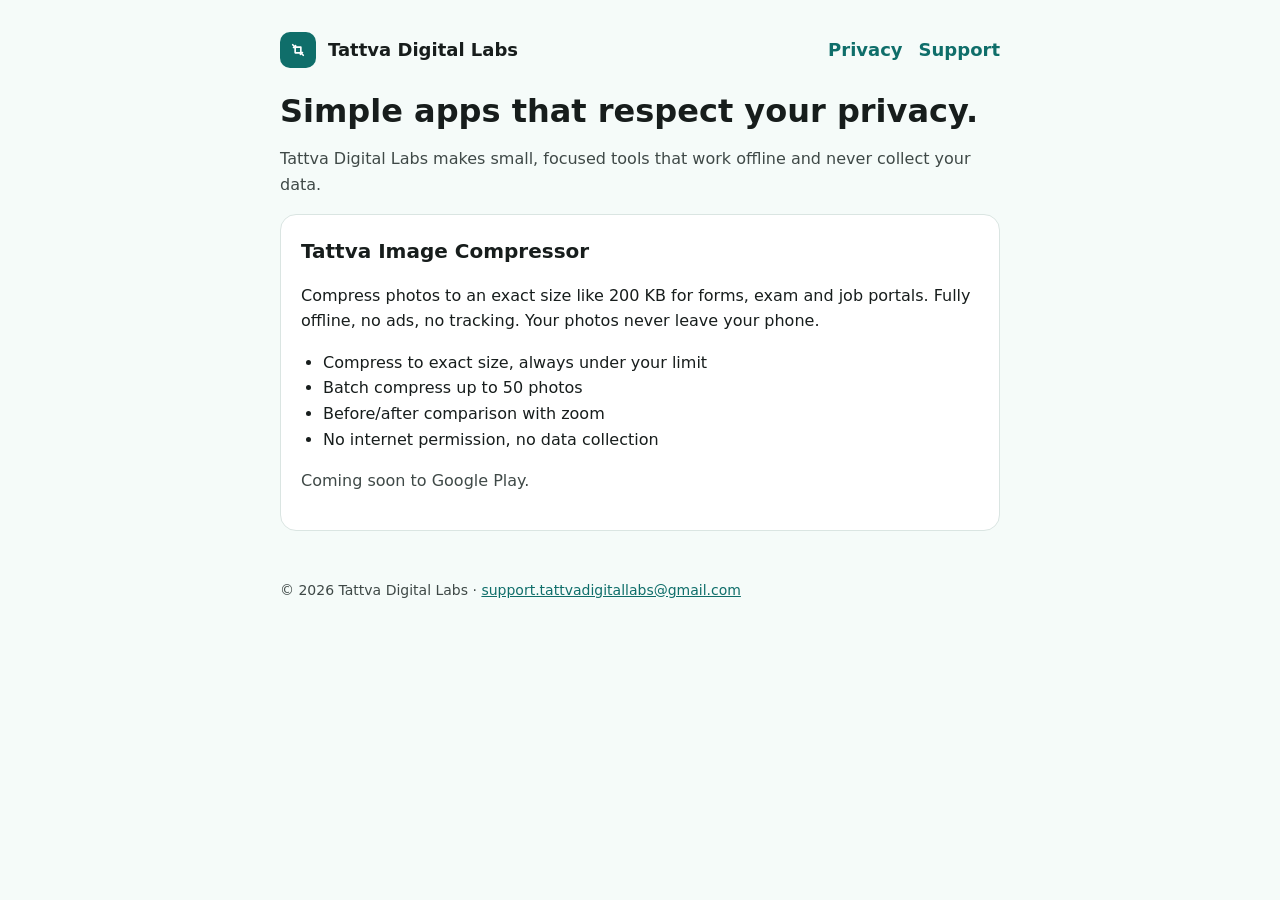
==== index.html @ 41f0cebf "Website: home, privacy policy and support pages Co-Authored-By: Claude Opus 5.5 <noreply@anthropic.c" ====
<!doctype html>
<html lang="en"><head><meta charset="utf-8"><meta name="viewport" content="width=device-width,initial-scale=1">
<title>Tattva Digital Labs</title><meta name="description" content="Simple, private apps that respect your data."><link rel="stylesheet" href="/assets/style.css"></head>
<body><main>
<header><span class="logo"><svg width="22" height="22" viewBox="0 0 108 108" fill="none" stroke="#fff" stroke-width="8" stroke-linecap="round" stroke-linejoin="round"><path d="M40 40H68V68H40Z"/><path d="M28 28L42 42M42 32V42H32M80 80L66 66M66 76V66H76"/></svg></span><a href="/">Tattva Digital Labs</a><nav><a href="/privacy/">Privacy</a><a href="/support/">Support</a></nav></header>
<h1>Simple apps that respect your privacy.</h1>
<p class="muted">Tattva Digital Labs makes small, focused tools that work offline and never collect your data.</p>
<div class="card">
<h2 style="margin-top:0">Tattva Image Compressor</h2>
<p>Compress photos to an exact size like 200&nbsp;KB for forms, exam and job portals. Fully offline, no ads, no tracking. Your photos never leave your phone.</p>
<ul>
<li>Compress to exact size, always under your limit</li>
<li>Batch compress up to 50 photos</li>
<li>Before/after comparison with zoom</li>
<li>No internet permission, no data collection</li>
</ul>
<p class="muted">Coming soon to Google Play.</p>
</div>
<footer>© 2026 Tattva Digital Labs · <a href="mailto:support.tattvadigitallabs@gmail.com">support.tattvadigitallabs@gmail.com</a></footer></main></body></html>
---- assets/style.css ----
:root{--bg:#f5fbf9;--fg:#171d1c;--muted:#3f4947;--brand:#0f6e6a;--card:#ffffff;--line:#dae5e2}
@media (prefers-color-scheme:dark){:root{--bg:#0e1514;--fg:#dee4e2;--muted:#bec9c6;--brand:#8ad5ce;--card:#171d1c;--line:#3f4947}}
*{box-sizing:border-box}
body{margin:0;background:var(--bg);color:var(--fg);font:16px/1.6 system-ui,-apple-system,"Segoe UI",Roboto,sans-serif}
main{max-width:760px;margin:0 auto;padding:32px 20px 64px}
header{display:flex;align-items:center;gap:12px;margin-bottom:24px}
header a{color:inherit;text-decoration:none;font-weight:700;font-size:18px}
.logo{width:36px;height:36px;border-radius:10px;background:var(--brand);display:grid;place-items:center}
nav{margin-left:auto;display:flex;gap:16px}
nav a{color:var(--brand);text-decoration:none;font-weight:600}
h1{font-size:32px;line-height:1.2;margin:8px 0 12px}
h2{font-size:20px;margin:32px 0 8px}
a{color:var(--brand)}
.muted{color:var(--muted)}
.card{background:var(--card);border:1px solid var(--line);border-radius:16px;padding:20px;margin:16px 0}
ul{padding-left:22px}
footer{margin-top:48px;color:var(--muted);font-size:14px}
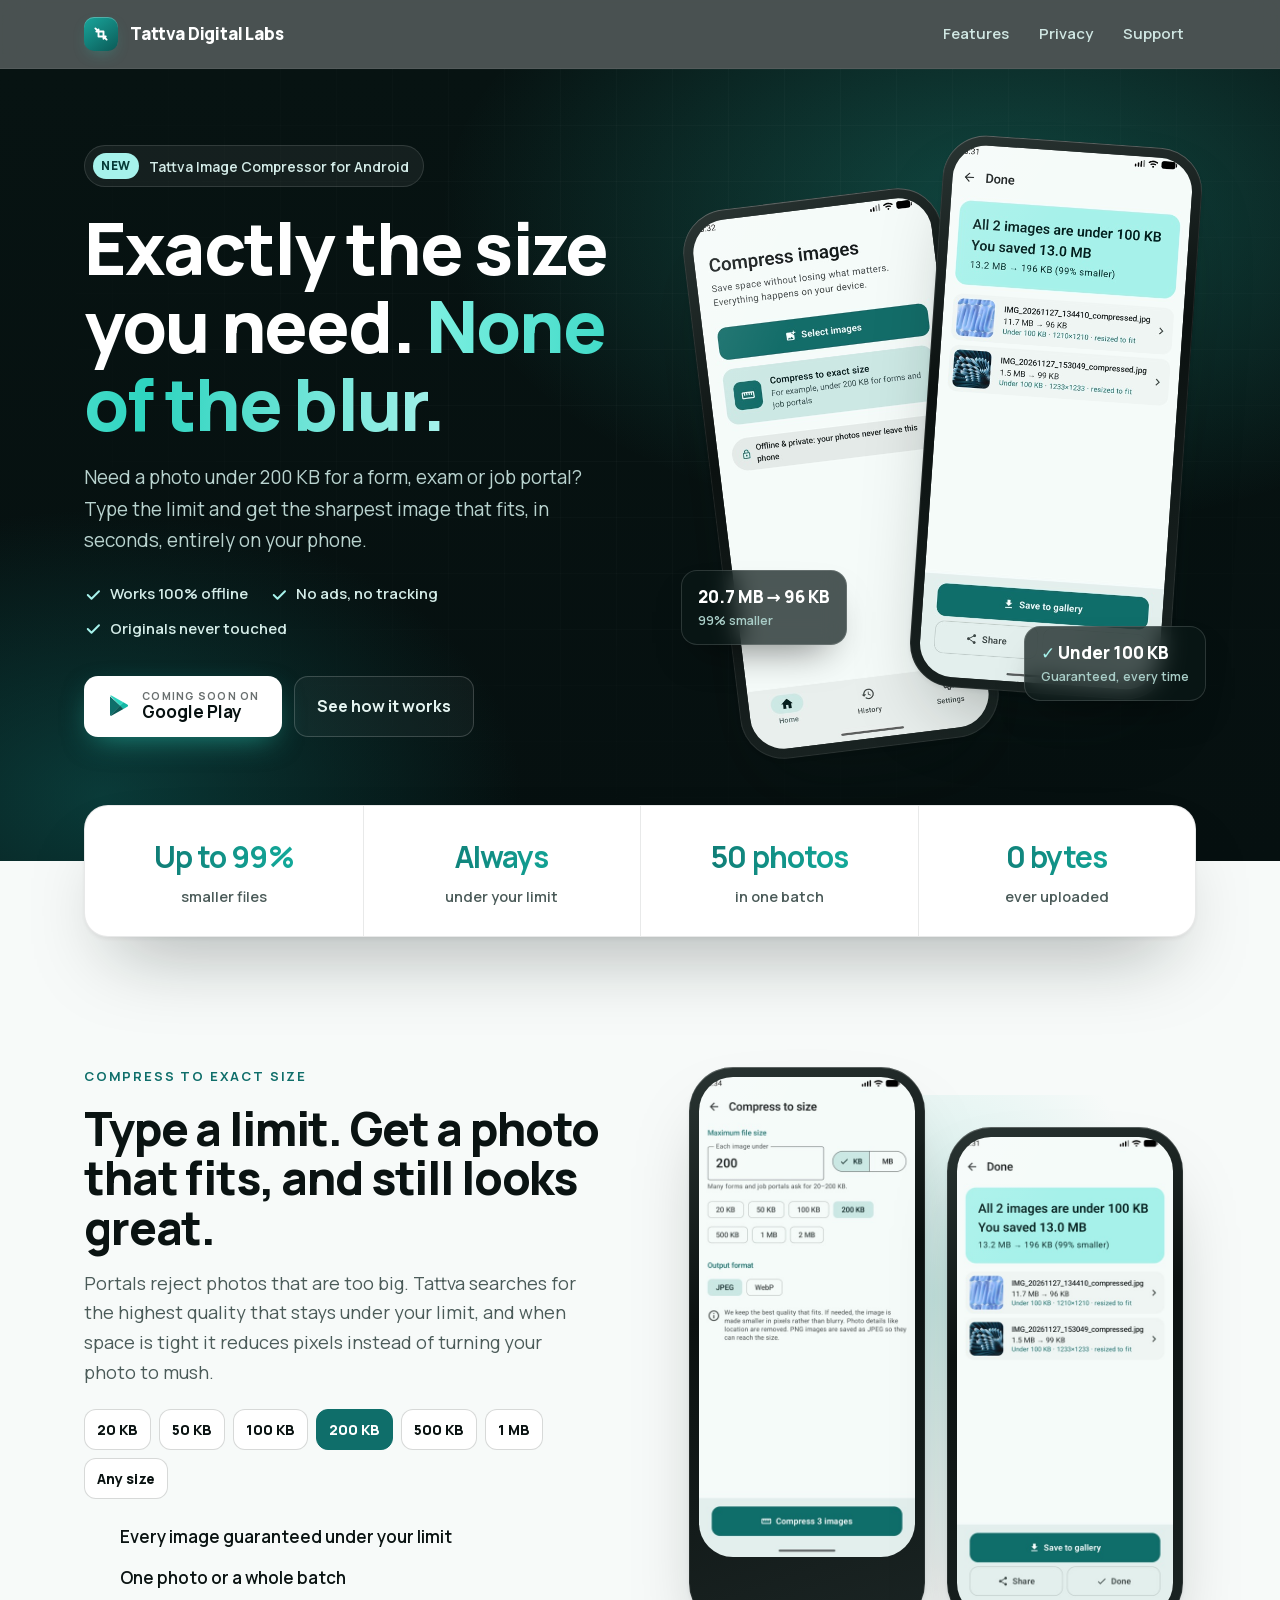
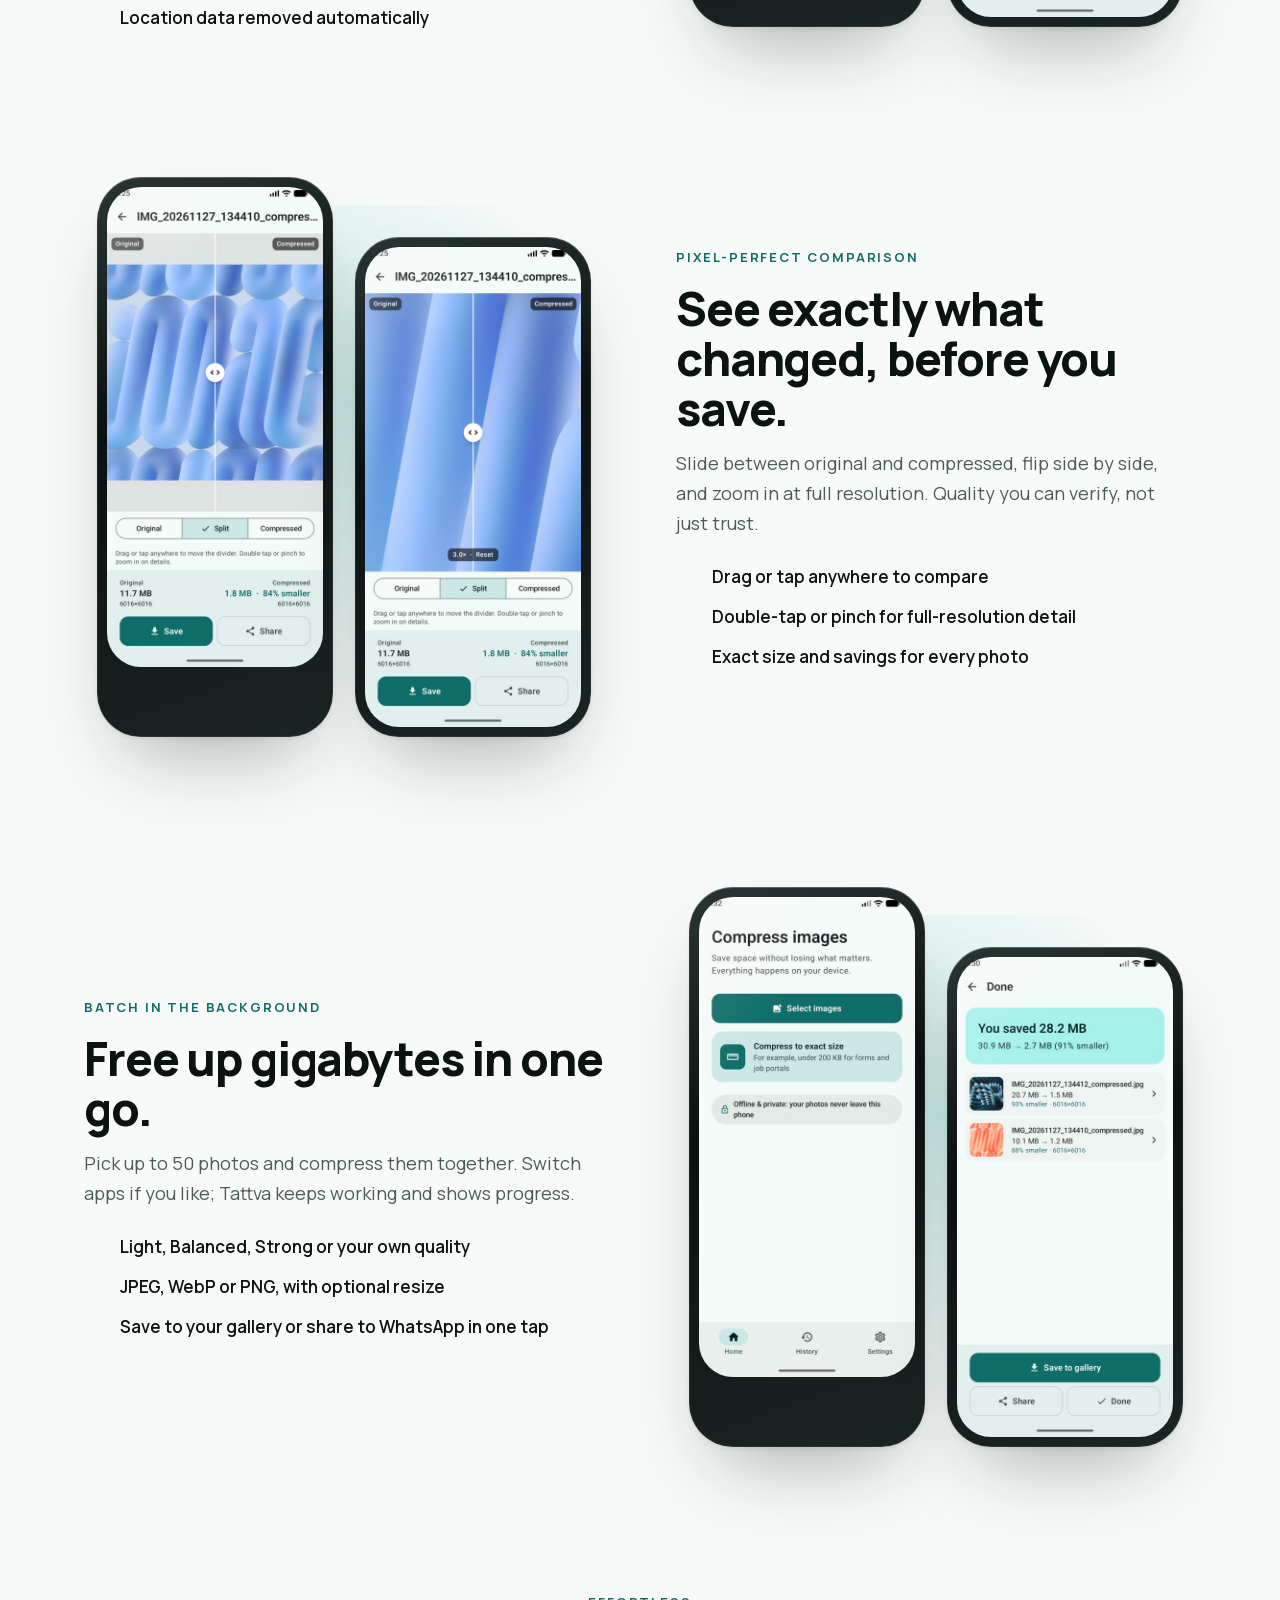
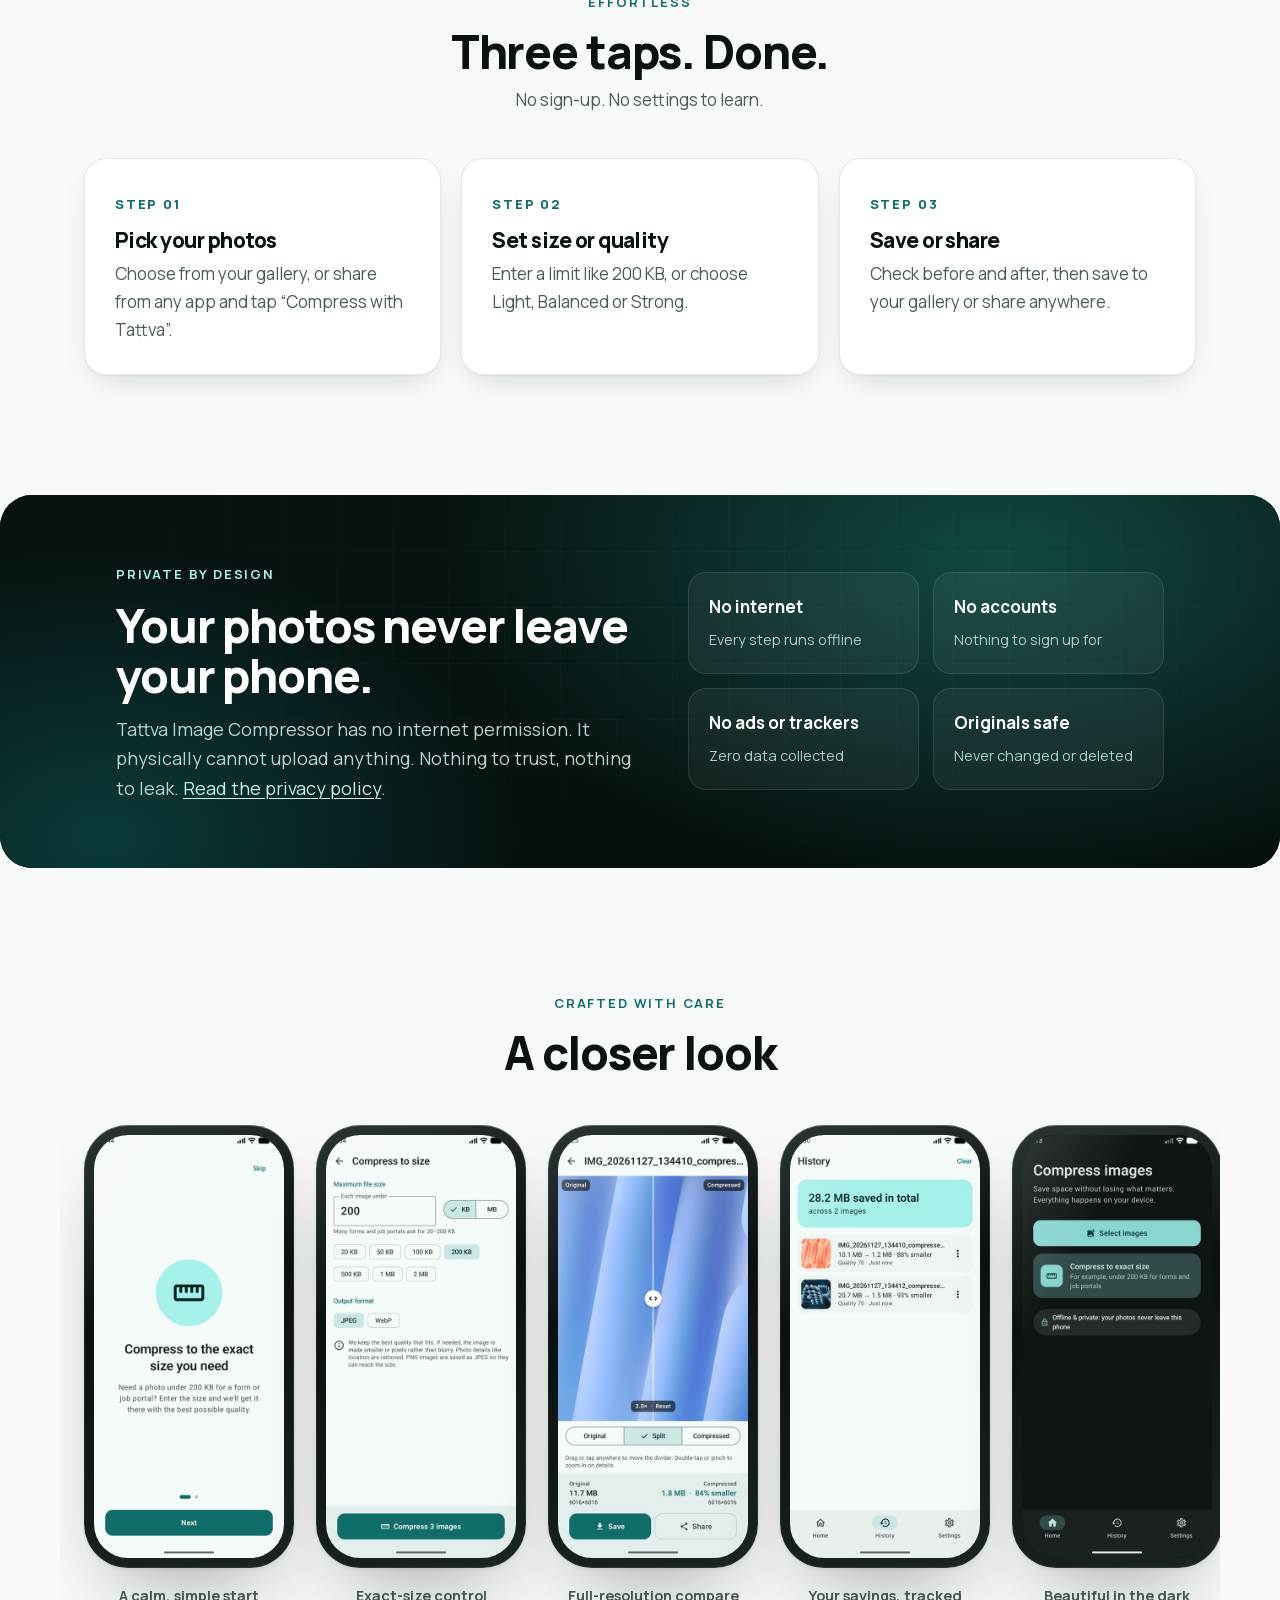
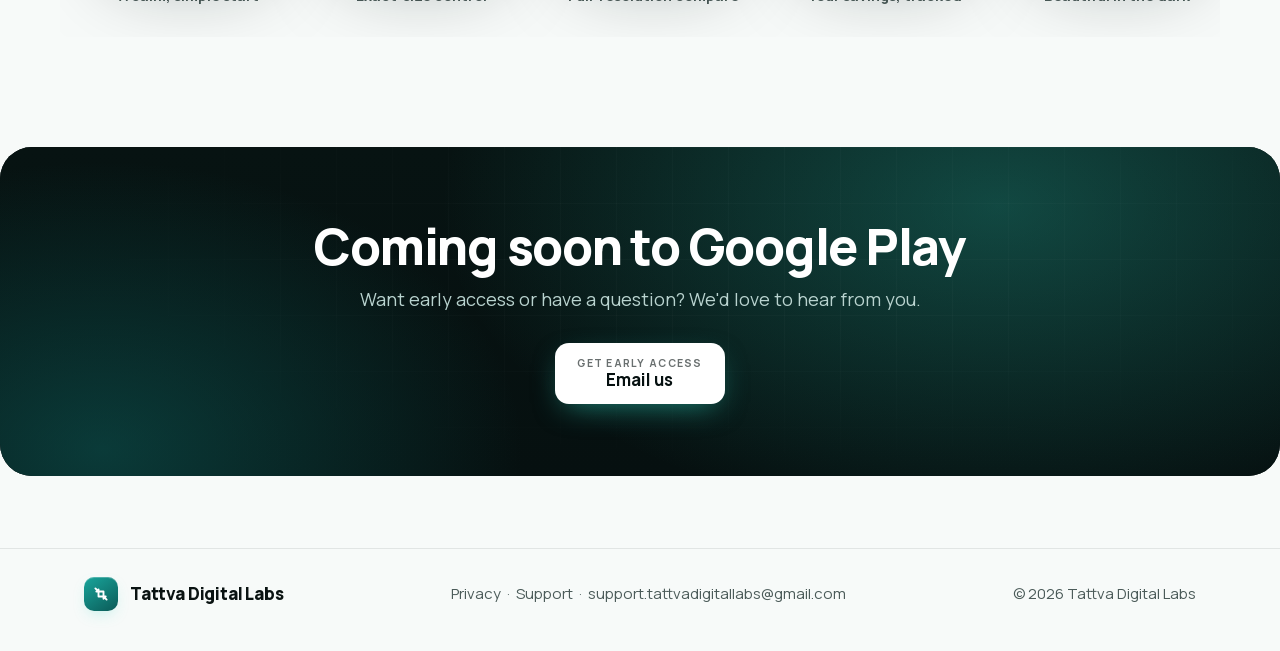
==== commit 3f09309b: "Redesign: premium look across home, privacy and support - Shared design system: self-hosted Manrope," ====
--- a/index.html
+++ b/index.html
@@ -1,19 +1,127 @@
 <!doctype html>
-<html lang="en"><head><meta charset="utf-8"><meta name="viewport" content="width=device-width,initial-scale=1">
-<title>Tattva Digital Labs</title><meta name="description" content="Simple, private apps that respect your data."><link rel="stylesheet" href="/assets/style.css"></head>
-<body><main>
-<header><span class="logo"><svg width="22" height="22" viewBox="0 0 108 108" fill="none" stroke="#fff" stroke-width="8" stroke-linecap="round" stroke-linejoin="round"><path d="M40 40H68V68H40Z"/><path d="M28 28L42 42M42 32V42H32M80 80L66 66M66 76V66H76"/></svg></span><a href="/">Tattva Digital Labs</a><nav><a href="/privacy/">Privacy</a><a href="/support/">Support</a></nav></header>
-<h1>Simple apps that respect your privacy.</h1>
-<p class="muted">Tattva Digital Labs makes small, focused tools that work offline and never collect your data.</p>
-<div class="card">
-<h2 style="margin-top:0">Tattva Image Compressor</h2>
-<p>Compress photos to an exact size like 200&nbsp;KB for forms, exam and job portals. Fully offline, no ads, no tracking. Your photos never leave your phone.</p>
-<ul>
-<li>Compress to exact size, always under your limit</li>
-<li>Batch compress up to 50 photos</li>
-<li>Before/after comparison with zoom</li>
-<li>No internet permission, no data collection</li>
-</ul>
-<p class="muted">Coming soon to Google Play.</p>
+<html lang="en" class="no-js"><head><meta charset="utf-8"><meta name="viewport" content="width=device-width,initial-scale=1,viewport-fit=cover">
+<title>Tattva Image Compressor: compress photos to an exact size</title><meta name="description" content="Compress photos to an exact size like 200 KB for forms, exam and job portals. Fully offline, no ads, no tracking. Your photos never leave your phone.">
+<meta name="theme-color" content="#061010">
+<meta property="og:type" content="website"><meta property="og:title" content="Tattva Image Compressor: compress photos to an exact size"><meta property="og:description" content="Compress photos to an exact size like 200 KB for forms, exam and job portals. Fully offline, no ads, no tracking. Your photos never leave your phone.">
+<meta property="og:image" content="https://tattvadigitallabs.github.io/assets/img/target-results.jpg"><meta name="twitter:card" content="summary_large_image">
+<link rel="icon" href="/assets/favicon.svg" type="image/svg+xml">
+<link rel="preload" href="/assets/fonts/manrope-latin.woff2" as="font" type="font/woff2" crossorigin>
+<link rel="stylesheet" href="/assets/style.css"><link rel="stylesheet" href="/assets/home.css">
+</head><body>
+<header class="nav"><div class="wrap">
+<a class="brand" href="/"><span class="mark"><svg width="20" height="20" viewBox="0 0 64 64" fill="none" stroke="#fff" stroke-width="6" stroke-linecap="round" stroke-linejoin="round"><path d="M24 24h16v16H24z"/><path d="M14 14l10 10M24 17v7h-7M50 50L40 40M40 47v-7h7"/></svg></span><span class="name">Tattva Digital Labs</span></a>
+<nav><a href="/#features" class="hide-sm">Features</a><a href="/privacy/">Privacy</a><a href="/support/">Support</a></nav>
+</div></header>
+
+<section class="band hero"><div class="wrap">
+  <div class="reveal">
+    <span class="eyebrow"><i>NEW</i> Tattva Image Compressor for Android</span>
+    <h1>Exactly the size you need. <em>None of the blur.</em></h1>
+    <p class="lead">Need a photo under 200&nbsp;KB for a form, exam or job portal? Type the limit and get the sharpest image that fits, in seconds, entirely on your phone.</p>
+    <ul class="assure">
+      <li><svg viewBox="0 0 24 24" fill="none" stroke="currentColor" stroke-width="2.6" stroke-linecap="round" stroke-linejoin="round"><path d="M5 12l5 5L20 7"/></svg> Works 100% offline</li><li><svg viewBox="0 0 24 24" fill="none" stroke="currentColor" stroke-width="2.6" stroke-linecap="round" stroke-linejoin="round"><path d="M5 12l5 5L20 7"/></svg> No ads, no tracking</li><li><svg viewBox="0 0 24 24" fill="none" stroke="currentColor" stroke-width="2.6" stroke-linecap="round" stroke-linejoin="round"><path d="M5 12l5 5L20 7"/></svg> Originals never touched</li>
+    </ul>
+    <div class="cta">
+      <span class="btn btn-store"><svg width="24" height="24" viewBox="0 0 24 24" aria-hidden="true"><path fill="#0f6e6a" d="M4.2 2.6c-.13.15-.2.37-.2.65v17.5c0 .28.07.5.2.65l.04.04L14 11.7v-.2L4.24 2.56z"/><path fill="#14b8a6" d="M17.3 15l-3.3-3.3v-.2l3.3-3.3.07.04 3.9 2.22c1.12.63 1.12 1.67 0 2.3l-3.9 2.22z"/><path fill="#0b5a57" d="M17.37 14.96L14 11.6 4.2 21.4c.36.38.96.43 1.64.04l11.53-6.48"/><path fill="#2dd4bf" d="M17.37 8.24L5.84 1.76C5.16 1.37 4.56 1.42 4.2 1.8L14 11.6z"/></svg><span><small>Coming soon on</small><b>Google Play</b></span></span>
+      <a class="btn btn-ghost" href="#features">See how it works</a>
+    </div>
+  </div>
+  <div class="stage reveal" aria-hidden="true">
+    <div class="device d1"><img src="/assets/img/home.jpg" alt="" loading="lazy" width="450" height="1000"></div>
+    <div class="device d2"><img src="/assets/img/target-results.jpg" alt="" loading="lazy" width="450" height="1000"></div>
+    <div class="float f1">20.7 MB → 96 KB<span>99% smaller</span></div>
+    <div class="float f2"><b>✓</b> Under 100 KB<span>Guaranteed, every time</span></div>
+  </div>
+</div></section>
+
+<div class="wrap">
+  <div class="proof reveal"><div class="grid">
+    <div class="cell"><b>Up to 99%</b><span>smaller files</span></div>
+    <div class="cell"><b>Always</b><span>under your limit</span></div>
+    <div class="cell"><b>50 photos</b><span>in one batch</span></div>
+    <div class="cell"><b>0 bytes</b><span>ever uploaded</span></div>
+  </div></div>
+
+  <section class="feature" id="features">
+    <div class="copy reveal">
+      <span class="kicker">Compress to exact size</span>
+      <h2>Type a limit. Get a photo that fits, and still looks great.</h2>
+      <p>Portals reject photos that are too big. Tattva searches for the highest quality that stays under your limit, and when space is tight it reduces pixels instead of turning your photo to mush.</p>
+      <div class="sizes"><span>20 KB</span><span>50 KB</span><span>100 KB</span><span class="on">200 KB</span><span>500 KB</span><span>1 MB</span><span>Any size</span></div>
+      <ul class="ticks"><li>Every image guaranteed under your limit</li><li>One photo or a whole batch</li><li>Location data removed automatically</li></ul>
+    </div>
+    <div class="pair reveal"><div class="device"><img src="/assets/img/target.jpg" alt="Choosing a target size" loading="lazy" width="450" height="1000"></div><div class="device"><img src="/assets/img/target-results.jpg" alt="All images under 100 KB" loading="lazy" width="450" height="1000"></div></div>
+  </section>
+
+  <section class="feature rev">
+    <div class="copy reveal">
+      <span class="kicker">Pixel-perfect comparison</span>
+      <h2>See exactly what changed, before you save.</h2>
+      <p>Slide between original and compressed, flip side by side, and zoom in at full resolution. Quality you can verify, not just trust.</p>
+      <ul class="ticks"><li>Drag or tap anywhere to compare</li><li>Double-tap or pinch for full-resolution detail</li><li>Exact size and savings for every photo</li></ul>
+    </div>
+    <div class="pair reveal"><div class="device"><img src="/assets/img/compare.jpg" alt="Before and after slider" loading="lazy" width="450" height="1000"></div><div class="device"><img src="/assets/img/compare-zoom.jpg" alt="Zoomed comparison at full resolution" loading="lazy" width="450" height="1000"></div></div>
+  </section>
+
+  <section class="feature">
+    <div class="copy reveal">
+      <span class="kicker">Batch in the background</span>
+      <h2>Free up gigabytes in one go.</h2>
+      <p>Pick up to 50 photos and compress them together. Switch apps if you like; Tattva keeps working and shows progress.</p>
+      <ul class="ticks"><li>Light, Balanced, Strong or your own quality</li><li>JPEG, WebP or PNG, with optional resize</li><li>Save to your gallery or share to WhatsApp in one tap</li></ul>
+    </div>
+    <div class="pair reveal"><div class="device"><img src="/assets/img/home.jpg" alt="Home screen" loading="lazy" width="450" height="1000"></div><div class="device"><img src="/assets/img/batch.jpg" alt="Batch results showing space saved" loading="lazy" width="450" height="1000"></div></div>
+  </section>
+
+  <section class="how">
+    <span class="kicker reveal">Effortless</span>
+    <h2 class="reveal">Three taps. Done.</h2>
+    <p class="muted reveal">No sign-up. No settings to learn.</p>
+    <div class="steps">
+      <div class="step reveal"><span class="n">STEP 01</span><h3>Pick your photos</h3><p>Choose from your gallery, or share from any app and tap “Compress with Tattva”.</p></div>
+      <div class="step reveal"><span class="n">STEP 02</span><h3>Set size or quality</h3><p>Enter a limit like 200&nbsp;KB, or choose Light, Balanced or Strong.</p></div>
+      <div class="step reveal"><span class="n">STEP 03</span><h3>Save or share</h3><p>Check before and after, then save to your gallery or share anywhere.</p></div>
+    </div>
+  </section>
 </div>
-<footer>© 2026 Tattva Digital Labs · <a href="mailto:support.tattvadigitallabs@gmail.com">support.tattvadigitallabs@gmail.com</a></footer></main></body></html>
+
+<section class="band trust reveal"><div class="wrap">
+  <div>
+    <span class="kicker">Private by design</span>
+    <h2>Your photos never leave your phone.</h2>
+    <p>Tattva Image Compressor has no internet permission. It physically cannot upload anything. Nothing to trust, nothing to leak. <a href="/privacy/">Read the privacy policy</a>.</p>
+  </div>
+  <div class="tiles">
+    <div class="tile"><b>No internet</b><span>Every step runs offline</span></div>
+    <div class="tile"><b>No accounts</b><span>Nothing to sign up for</span></div>
+    <div class="tile"><b>No ads or trackers</b><span>Zero data collected</span></div>
+    <div class="tile"><b>Originals safe</b><span>Never changed or deleted</span></div>
+  </div>
+</div></section>
+
+<div class="wrap">
+  <section class="gallery-sec">
+    <span class="kicker reveal">Crafted with care</span>
+    <h2 class="reveal">A closer look</h2>
+    <div class="gallery">
+      <figure><div class="device"><img src="/assets/img/onboarding.jpg" alt="Welcome screen" loading="lazy" width="450" height="1000"></div><figcaption>A calm, simple start</figcaption></figure>
+      <figure><div class="device"><img src="/assets/img/target.jpg" alt="Compress to size" loading="lazy" width="450" height="1000"></div><figcaption>Exact-size control</figcaption></figure>
+      <figure><div class="device"><img src="/assets/img/compare-zoom.jpg" alt="Zoomed comparison" loading="lazy" width="450" height="1000"></div><figcaption>Full-resolution compare</figcaption></figure>
+      <figure><div class="device"><img src="/assets/img/history.jpg" alt="History" loading="lazy" width="450" height="1000"></div><figcaption>Your savings, tracked</figcaption></figure>
+      <figure><div class="device"><img src="/assets/img/dark.jpg" alt="Dark mode" loading="lazy" width="450" height="1000"></div><figcaption>Beautiful in the dark</figcaption></figure>
+    </div>
+  </section>
+</div>
+
+<section class="band final reveal"><div class="wrap">
+  <h2>Coming soon to Google Play</h2>
+  <p>Want early access or have a question? We'd love to hear from you.</p>
+  <div class="cta"><a class="btn btn-store" href="mailto:support.tattvadigitallabs@gmail.com?subject=Early%20access%20-%20Tattva%20Image%20Compressor"><span><small>Get early access</small><b>Email us</b></span></a></div>
+</div></section>
+<footer class="foot"><div class="wrap">
+<a class="brand" href="/"><span class="mark"><svg width="20" height="20" viewBox="0 0 64 64" fill="none" stroke="#fff" stroke-width="6" stroke-linecap="round" stroke-linejoin="round"><path d="M24 24h16v16H24z"/><path d="M14 14l10 10M24 17v7h-7M50 50L40 40M40 47v-7h7"/></svg></span><span>Tattva Digital Labs</span></a>
+<span><a href="/privacy/">Privacy</a> &nbsp;·&nbsp; <a href="/support/">Support</a> &nbsp;·&nbsp; <a href="mailto:support.tattvadigitallabs@gmail.com">support.tattvadigitallabs@gmail.com</a></span>
+<span>© 2026 Tattva Digital Labs</span>
+</div></footer>
+<script src="/assets/site.js" defer></script>
+</body></html>
--- a/assets/style.css
+++ b/assets/style.css
@@ -1,17 +1,127 @@
-:root{--bg:#f5fbf9;--fg:#171d1c;--muted:#3f4947;--brand:#0f6e6a;--card:#ffffff;--line:#dae5e2}
-@media (prefers-color-scheme:dark){:root{--bg:#0e1514;--fg:#dee4e2;--muted:#bec9c6;--brand:#8ad5ce;--card:#171d1c;--line:#3f4947}}
+/* Tattva Digital Labs: shared design system */
+@font-face{font-family:"Manrope";src:url("/assets/fonts/manrope-latin.woff2") format("woff2");font-weight:400 800;font-display:swap}
+
+:root{
+  --ink:#0a1312; --ink-2:#13211f; --ink-soft:#4b5b59; --paper:#f7faf9; --card:#ffffff;
+  --line:rgba(10,19,18,.09); --line-strong:rgba(10,19,18,.16);
+  --brand:#0f6e6a; --brand-2:#14b8a6; --mint:#a6f2eb; --glow:rgba(45,212,191,.35);
+  --shadow:0 1px 2px rgba(10,19,18,.05),0 12px 32px -12px rgba(10,19,18,.18);
+  --shadow-lg:0 2px 4px rgba(10,19,18,.06),0 40px 80px -30px rgba(10,19,18,.35);
+  --radius:22px; --max:1160px;
+  color-scheme:light;
+}
+@media (prefers-color-scheme:dark){:root:not([data-theme=light]){
+  --ink:#e8f1ef; --ink-2:#cfe0dc; --ink-soft:#9fb2ae; --paper:#0b1312; --card:#111d1b;
+  --line:rgba(232,241,239,.08); --line-strong:rgba(232,241,239,.16);
+  --brand:#5fd3c7; --brand-2:#2dd4bf;
+  --shadow:0 1px 2px rgba(0,0,0,.3),0 12px 32px -12px rgba(0,0,0,.6);
+  --shadow-lg:0 2px 4px rgba(0,0,0,.3),0 40px 80px -30px rgba(0,0,0,.8);
+  color-scheme:dark;
+}}
+
 *{box-sizing:border-box}
-body{margin:0;background:var(--bg);color:var(--fg);font:16px/1.6 system-ui,-apple-system,"Segoe UI",Roboto,sans-serif}
-main{max-width:760px;margin:0 auto;padding:32px 20px 64px}
-header{display:flex;align-items:center;gap:12px;margin-bottom:24px}
-header a{color:inherit;text-decoration:none;font-weight:700;font-size:18px}
-.logo{width:36px;height:36px;border-radius:10px;background:var(--brand);display:grid;place-items:center}
-nav{margin-left:auto;display:flex;gap:16px}
-nav a{color:var(--brand);text-decoration:none;font-weight:600}
-h1{font-size:32px;line-height:1.2;margin:8px 0 12px}
-h2{font-size:20px;margin:32px 0 8px}
-a{color:var(--brand)}
-.muted{color:var(--muted)}
-.card{background:var(--card);border:1px solid var(--line);border-radius:16px;padding:20px;margin:16px 0}
-ul{padding-left:22px}
-footer{margin-top:48px;color:var(--muted);font-size:14px}
+html{scroll-behavior:smooth;-webkit-text-size-adjust:100%}
+html,body{overflow-x:hidden}
+body{margin:0;background:var(--paper);color:var(--ink);font:400 17px/1.65 "Manrope",ui-sans-serif,system-ui,-apple-system,"Segoe UI",Roboto,sans-serif;-webkit-font-smoothing:antialiased;text-rendering:optimizeLegibility}
+img{max-width:100%;display:block}
+a{color:var(--brand);text-decoration-thickness:1px;text-underline-offset:3px}
+.wrap{max-width:var(--max);margin:0 auto;padding-inline:24px}
+h1,h2,h3{letter-spacing:-.025em;line-height:1.08;font-weight:800;margin:0}
+p{margin:0}
+.muted{color:var(--ink-soft)}
+.kicker{display:inline-block;font-size:13px;font-weight:700;letter-spacing:.14em;text-transform:uppercase;color:var(--brand)}
+
+/* ---------- Dark band (hero / page header) ---------- */
+.band{position:relative;isolation:isolate;color:#eef7f5;background:#061010;overflow:hidden}
+.band::before{content:"";position:absolute;inset:0;z-index:-2;
+  background:radial-gradient(900px 520px at 78% 18%,rgba(45,212,191,.28),transparent 62%),
+             radial-gradient(700px 480px at 8% 92%,rgba(15,110,106,.45),transparent 60%),
+             linear-gradient(180deg,#071312 0%,#061010 100%)}
+.band::after{content:"";position:absolute;inset:0;z-index:-1;opacity:.5;
+  background-image:linear-gradient(rgba(255,255,255,.045) 1px,transparent 1px),linear-gradient(90deg,rgba(255,255,255,.045) 1px,transparent 1px);
+  background-size:56px 56px;mask-image:radial-gradient(ellipse at 60% 30%,#000 25%,transparent 75%);-webkit-mask-image:radial-gradient(ellipse at 60% 30%,#000 25%,transparent 75%)}
+.band a{color:#bff5ee}
+
+/* Header */
+.nav{position:sticky;top:0;z-index:50;padding-top:env(safe-area-inset-top,0px);background:rgba(6,16,16,.72);backdrop-filter:saturate(160%) blur(14px);-webkit-backdrop-filter:saturate(160%) blur(14px);border-bottom:1px solid rgba(255,255,255,.06)}
+.nav .wrap{display:flex;align-items:center;gap:16px;height:68px}
+.brand{display:flex;align-items:center;gap:12px;color:#fff!important;text-decoration:none;font-weight:800;font-size:17px;letter-spacing:-.01em}
+.mark{width:34px;height:34px;border-radius:10px;display:grid;place-items:center;background:linear-gradient(145deg,#19a69c,#0b5a57);box-shadow:inset 0 1px 0 rgba(255,255,255,.25),0 6px 16px -6px var(--glow)}
+.nav nav{margin-left:auto;display:flex;align-items:center;gap:6px}
+.nav nav a{color:#cfe6e2;text-decoration:none;font-weight:600;font-size:15px;padding:8px 12px;border-radius:10px;transition:background .2s,color .2s}
+.nav nav a:hover,.nav nav a[aria-current=page]{color:#fff;background:rgba(255,255,255,.08)}
+
+/* Page header (privacy / support) */
+.page-head .wrap{padding-block:64px 72px}
+.page-head h1{font-size:clamp(36px,5vw,56px);margin:14px 0 14px;color:#fff}
+.page-head p{color:#b9d3cf;font-size:18px;max-width:640px}
+.page-head .kicker{color:var(--mint)}
+
+/* Buttons */
+.btn{display:inline-flex;align-items:center;gap:12px;padding:14px 22px;border-radius:14px;font-weight:700;font-size:16px;text-decoration:none;transition:transform .2s,box-shadow .2s,background .2s}
+.btn:hover{transform:translateY(-1px)}
+.btn-store{background:#fff;color:#061010!important;box-shadow:0 10px 30px -10px rgba(45,212,191,.6)}
+.btn-store small{display:block;font-size:10.5px;font-weight:700;letter-spacing:.12em;text-transform:uppercase;opacity:.6;line-height:1.2}
+.btn-store b{display:block;font-size:17px;line-height:1.2}
+.btn-ghost{color:#e6f5f2!important;border:1px solid rgba(255,255,255,.18);background:rgba(255,255,255,.04)}
+.btn-ghost:hover{background:rgba(255,255,255,.09)}
+
+/* Cards & prose (content pages) */
+.content{padding-block:56px 40px}
+.content .grid{display:grid;grid-template-columns:240px 1fr;gap:56px;align-items:start}
+.toc{position:sticky;top:96px;font-size:15px}
+.toc b{display:block;font-size:12px;letter-spacing:.14em;text-transform:uppercase;color:var(--ink-soft);margin-bottom:10px}
+.toc a{display:block;color:var(--ink-soft);text-decoration:none;padding:6px 0 6px 14px;border-left:2px solid var(--line)}
+.toc a:hover{color:var(--brand);border-left-color:var(--brand)}
+.prose{max-width:720px}
+.prose h2{font-size:24px;margin:44px 0 12px;scroll-margin-top:96px}
+.prose p,.prose li{color:var(--ink-2)}
+.prose ul{padding-left:0;list-style:none;margin:12px 0}
+.prose li{position:relative;padding-left:26px;margin:10px 0}
+.prose li::before{content:"";position:absolute;left:4px;top:.72em;width:8px;height:8px;border-radius:50%;background:var(--brand-2)}
+.prose code{font-size:.9em;background:var(--card);border:1px solid var(--line);padding:2px 6px;border-radius:7px}
+.summary{background:var(--card);border:1px solid var(--line);border-radius:var(--radius);padding:26px 28px;box-shadow:var(--shadow);display:grid;gap:14px}
+.summary h2{margin:0;font-size:20px}
+.pills{display:flex;flex-wrap:wrap;gap:8px}
+.pill{display:inline-flex;align-items:center;gap:8px;font-weight:700;font-size:14px;padding:8px 12px;border-radius:999px;background:rgba(20,184,166,.1);color:var(--brand)}
+.pill svg{width:15px;height:15px}
+
+/* FAQ */
+.faq{display:grid;gap:12px;margin-top:8px}
+.faq details{background:var(--card);border:1px solid var(--line);border-radius:18px;padding:0 22px;box-shadow:var(--shadow);transition:border-color .2s}
+.faq details[open]{border-color:var(--line-strong)}
+.faq summary{list-style:none;cursor:pointer;font-weight:700;font-size:17px;padding:20px 30px 20px 0;position:relative}
+.faq summary::-webkit-details-marker{display:none}
+.faq summary::after{content:"";position:absolute;right:2px;top:50%;width:10px;height:10px;border-right:2px solid var(--ink-soft);border-bottom:2px solid var(--ink-soft);transform:translateY(-70%) rotate(45deg);transition:transform .2s}
+.faq details[open] summary::after{transform:translateY(-30%) rotate(-135deg)}
+.faq details p{padding:0 0 20px;color:var(--ink-2)}
+.contact{margin-top:40px;background:linear-gradient(135deg,#0f6e6a,#0a4a47);color:#eafffb;border-radius:var(--radius);padding:30px;display:flex;flex-wrap:wrap;gap:16px;align-items:center;justify-content:space-between;box-shadow:var(--shadow-lg)}
+.contact h3{font-size:22px;color:#fff;margin-bottom:4px}
+.contact p{color:#c3ebe5}
+.contact .btn{background:#fff;color:#0a4a47!important}
+
+/* Footer */
+.foot{border-top:1px solid var(--line);margin-top:72px}
+.foot .wrap{display:flex;flex-wrap:wrap;gap:16px;justify-content:space-between;align-items:center;padding-block:28px 40px;color:var(--ink-soft);font-size:15px}
+.foot a{color:var(--ink-soft);text-decoration:none}
+.foot a:hover{color:var(--brand)}
+.foot .brand{color:var(--ink)!important}
+
+/* Reveal on scroll */
+.reveal{opacity:0;transform:translateY(18px);transition:opacity .7s ease,transform .7s cubic-bezier(.2,.7,.2,1)}
+.reveal.in{opacity:1;transform:none}
+@media (prefers-reduced-motion:reduce){.reveal{opacity:1;transform:none;transition:none}html{scroll-behavior:auto}}
+.no-js .reveal{opacity:1;transform:none}
+
+@media (max-width:860px){
+  .content .grid{grid-template-columns:1fr;gap:28px}
+  .toc{position:static;display:none}
+  .page-head .wrap{padding-block:40px 48px}
+}
+@media (max-width:560px){
+  body{font-size:16px}
+  .wrap{padding-inline:18px}
+  .nav nav a{padding:8px 8px;font-size:14px}
+  .nav nav a.hide-sm{display:none}
+  .brand span.name{font-size:16px}
+}
--- a/assets/home.css
+++ b/assets/home.css
@@ -0,0 +1,116 @@
+/* Homepage */
+.hero .wrap{display:grid;grid-template-columns:1.05fr .95fr;gap:48px;align-items:center;padding-block:72px 120px}
+.eyebrow{display:inline-flex;align-items:center;gap:10px;padding:7px 14px 7px 8px;border-radius:999px;background:rgba(255,255,255,.06);border:1px solid rgba(255,255,255,.12);font-size:14px;font-weight:600;color:#d4ece8}
+.eyebrow i{font-style:normal;font-size:12px;font-weight:800;letter-spacing:.06em;background:var(--mint);color:#063b38;padding:3px 8px;border-radius:999px}
+.hero h1{font-size:clamp(40px,6vw,72px);margin:22px 0 20px;color:#fff}
+.hero h1 em{font-style:normal;background:linear-gradient(92deg,#7ef0e2 0%,#2dd4bf 45%,#a6f2eb 100%);-webkit-background-clip:text;background-clip:text;color:transparent}
+.hero .lead{font-size:19px;color:#b9d3cf;max-width:540px}
+.assure{display:flex;flex-wrap:wrap;gap:10px 22px;margin:26px 0 34px;padding:0;list-style:none;color:#d4ece8;font-weight:600;font-size:15px}
+.assure li{display:flex;align-items:center;gap:8px}
+.assure svg{width:18px;height:18px;color:var(--mint)}
+.cta{display:flex;flex-wrap:wrap;gap:12px}
+
+/* Phone frames */
+.device{position:relative;width:260px;border-radius:44px;padding:10px;background:linear-gradient(160deg,#2a3533,#0b1110 40%,#1b2524);box-shadow:0 0 0 1px rgba(255,255,255,.08) inset,0 1px 0 rgba(255,255,255,.18) inset,var(--shadow-lg)}
+.device::after{content:"";position:absolute;inset:10px;border-radius:34px;pointer-events:none;background:linear-gradient(120deg,rgba(255,255,255,.14) 0%,rgba(255,255,255,0) 28%)}
+.device img{width:100%;height:auto;aspect-ratio:1080/2400;object-fit:cover;object-position:top;border-radius:34px;background:#0b1110}
+.stage{position:relative;height:600px}
+.stage .device{position:absolute}
+.stage .d1{left:4%;top:56px;transform:rotate(-7deg);filter:saturate(.95)}
+.stage .d2{right:2%;top:0;transform:rotate(4deg)}
+.stage::before{content:"";position:absolute;left:50%;top:50%;width:420px;height:420px;transform:translate(-50%,-50%);background:radial-gradient(circle,var(--glow),transparent 65%);filter:blur(20px);z-index:-1}
+.float{position:absolute;z-index:3;border-radius:16px;padding:12px 16px;background:rgba(10,24,23,.72);border:1px solid rgba(255,255,255,.14);backdrop-filter:blur(12px);-webkit-backdrop-filter:blur(12px);color:#fff;font-weight:800;font-size:17px;box-shadow:0 20px 40px -20px rgba(0,0,0,.6)}
+.float span{display:block;font-size:12.5px;font-weight:600;color:#a9cdc7}
+.float.f1{left:-2%;bottom:96px}
+.float.f2{right:-2%;bottom:40px}
+.float.f2 b{color:var(--mint)}
+
+/* Proof strip */
+.proof{position:relative;z-index:5;margin-top:-56px}
+.proof .grid{display:grid;grid-template-columns:repeat(4,1fr);background:var(--card);border:1px solid var(--line);border-radius:24px;box-shadow:var(--shadow-lg);overflow:hidden}
+.proof .cell{padding:26px 22px;text-align:center;border-left:1px solid var(--line)}
+.proof .cell:first-child{border-left:0}
+.proof b{display:block;font-size:30px;letter-spacing:-.03em;background:linear-gradient(92deg,var(--brand),var(--brand-2));-webkit-background-clip:text;background-clip:text;color:transparent}
+.proof span{color:var(--ink-soft);font-size:14.5px;font-weight:600}
+
+/* Feature rows */
+.feature{display:grid;grid-template-columns:1fr 1fr;gap:72px;align-items:center;padding-block:110px 0}
+.feature.rev .copy{order:2}
+.feature h2{font-size:clamp(30px,3.8vw,46px);margin:14px 0 16px}
+.feature .copy>p{color:var(--ink-soft);font-size:18px;max-width:500px}
+.ticks{list-style:none;padding:0;margin:24px 0 0;display:grid;gap:12px}
+.ticks li{display:flex;align-items:flex-start;gap:12px;font-weight:600}
+.ticks li::before{content:"";flex:0 0 24px;height:24px;margin-top:1px;border-radius:8px;background:linear-gradient(145deg,#19a69c,#0b5a57) url("data:image/svg+xml,%3Csvg xmlns='http://www.w3.org/2000/svg' viewBox='0 0 24 24' fill='none' stroke='white' stroke-width='3' stroke-linecap='round' stroke-linejoin='round'%3E%3Cpath d='M5 12l5 5L20 7'/%3E%3C/svg%3E") center/14px no-repeat}
+.sizes{display:flex;flex-wrap:wrap;gap:8px;margin-top:22px}
+.sizes span{font-weight:800;font-size:14px;padding:8px 12px;border-radius:12px;border:1px solid var(--line-strong);background:var(--card)}
+.sizes span.on{background:var(--brand);border-color:var(--brand);color:#fff}
+.pair{position:relative;display:flex;justify-content:center;gap:22px;padding-block:20px}
+.pair::before{content:"";position:absolute;inset:8% 6%;border-radius:40px;background:radial-gradient(ellipse at 50% 40%,rgba(20,184,166,.18),transparent 70%);z-index:-1}
+.pair .device{width:236px}
+.pair .device:nth-child(2){margin-top:60px}
+
+/* Steps */
+.how{padding-block:120px 0;text-align:center}
+.how h2{font-size:clamp(30px,3.8vw,46px);margin:12px 0 10px}
+.steps{display:grid;grid-template-columns:repeat(3,1fr);gap:20px;margin-top:44px;text-align:left}
+.step{position:relative;background:var(--card);border:1px solid var(--line);border-radius:var(--radius);padding:30px;box-shadow:var(--shadow)}
+.step .n{font-size:13px;font-weight:800;letter-spacing:.14em;color:var(--brand)}
+.step h3{font-size:21px;margin:12px 0 8px}
+.step p{color:var(--ink-soft)}
+
+/* Privacy band */
+.trust{margin-top:120px;border-radius:32px}
+.trust .wrap{display:grid;grid-template-columns:1.1fr 1fr;gap:48px;align-items:center;padding:64px 56px}
+.trust h2{font-size:clamp(30px,3.8vw,46px);color:#fff;margin:14px 0 14px}
+.trust p{color:#b9d3cf;font-size:18px}
+.trust .kicker{color:var(--mint)}
+.trust .tiles{display:grid;grid-template-columns:1fr 1fr;gap:14px}
+.trust .tile{padding:20px;border-radius:18px;background:rgba(255,255,255,.05);border:1px solid rgba(255,255,255,.1)}
+.trust .tile b{display:block;color:#fff;font-size:17px;margin-bottom:4px}
+.trust .tile span{color:#a9cdc7;font-size:14.5px}
+
+/* Gallery */
+.gallery-sec{padding-block:120px 0;text-align:center}
+.gallery-sec h2{font-size:clamp(30px,3.8vw,46px);margin:12px 0 8px}
+.gallery{display:flex;gap:22px;overflow-x:auto;padding:40px 24px 30px;margin:0 -24px;scroll-snap-type:x mandatory;scrollbar-width:none}
+.gallery::-webkit-scrollbar{display:none}
+.gallery figure{margin:0 auto;flex:0 0 auto;scroll-snap-align:center}
+.gallery .device{width:210px}
+.gallery figcaption{margin-top:16px;font-weight:700;color:var(--ink-soft);font-size:14.5px}
+
+/* Final CTA */
+.final{margin-top:110px;border-radius:32px;text-align:center}
+.final .wrap{padding:72px 24px}
+.final h2{font-size:clamp(30px,4vw,50px);color:#fff;margin:0 0 12px}
+.final p{color:#b9d3cf;font-size:18px;margin-bottom:28px}
+.final .cta{justify-content:center}
+
+@media (max-width:960px){
+  .hero .wrap{grid-template-columns:1fr;padding-block:48px 100px;gap:20px}
+  .stage{height:520px;max-width:460px;width:100%;margin:0 auto}
+  .device{width:220px}
+  .proof .grid{grid-template-columns:repeat(2,1fr)}
+  .proof .cell:nth-child(3){border-left:0}
+  .proof .cell:nth-child(n+3){border-top:1px solid var(--line)}
+  .feature{grid-template-columns:1fr;gap:36px;padding-block:80px 0}
+  .feature.rev .copy{order:0}
+  .steps{grid-template-columns:1fr}
+  .trust .wrap{grid-template-columns:1fr;padding:40px 28px}
+  .trust,.final{border-radius:0}
+}
+@media (max-width:560px){
+  .hero h1{font-size:40px}
+  .hero .lead{font-size:17px}
+  .stage{height:430px}
+  .device{width:176px;border-radius:34px;padding:8px}
+  .device::after{inset:8px;border-radius:27px}
+  .device img{border-radius:27px}
+  .stage .d1{left:0;top:40px}.stage .d2{right:0}
+  .float{font-size:15px;padding:10px 12px}
+  .float.f1{left:0;bottom:60px}.float.f2{right:0;bottom:10px}
+  .proof b{font-size:24px}
+  .pair{gap:12px}.pair .device{width:44vw}
+  .trust .tiles{grid-template-columns:1fr}
+  .gallery .device{width:180px}
+  .gallery{margin:0 -18px;padding-inline:18px}
+}
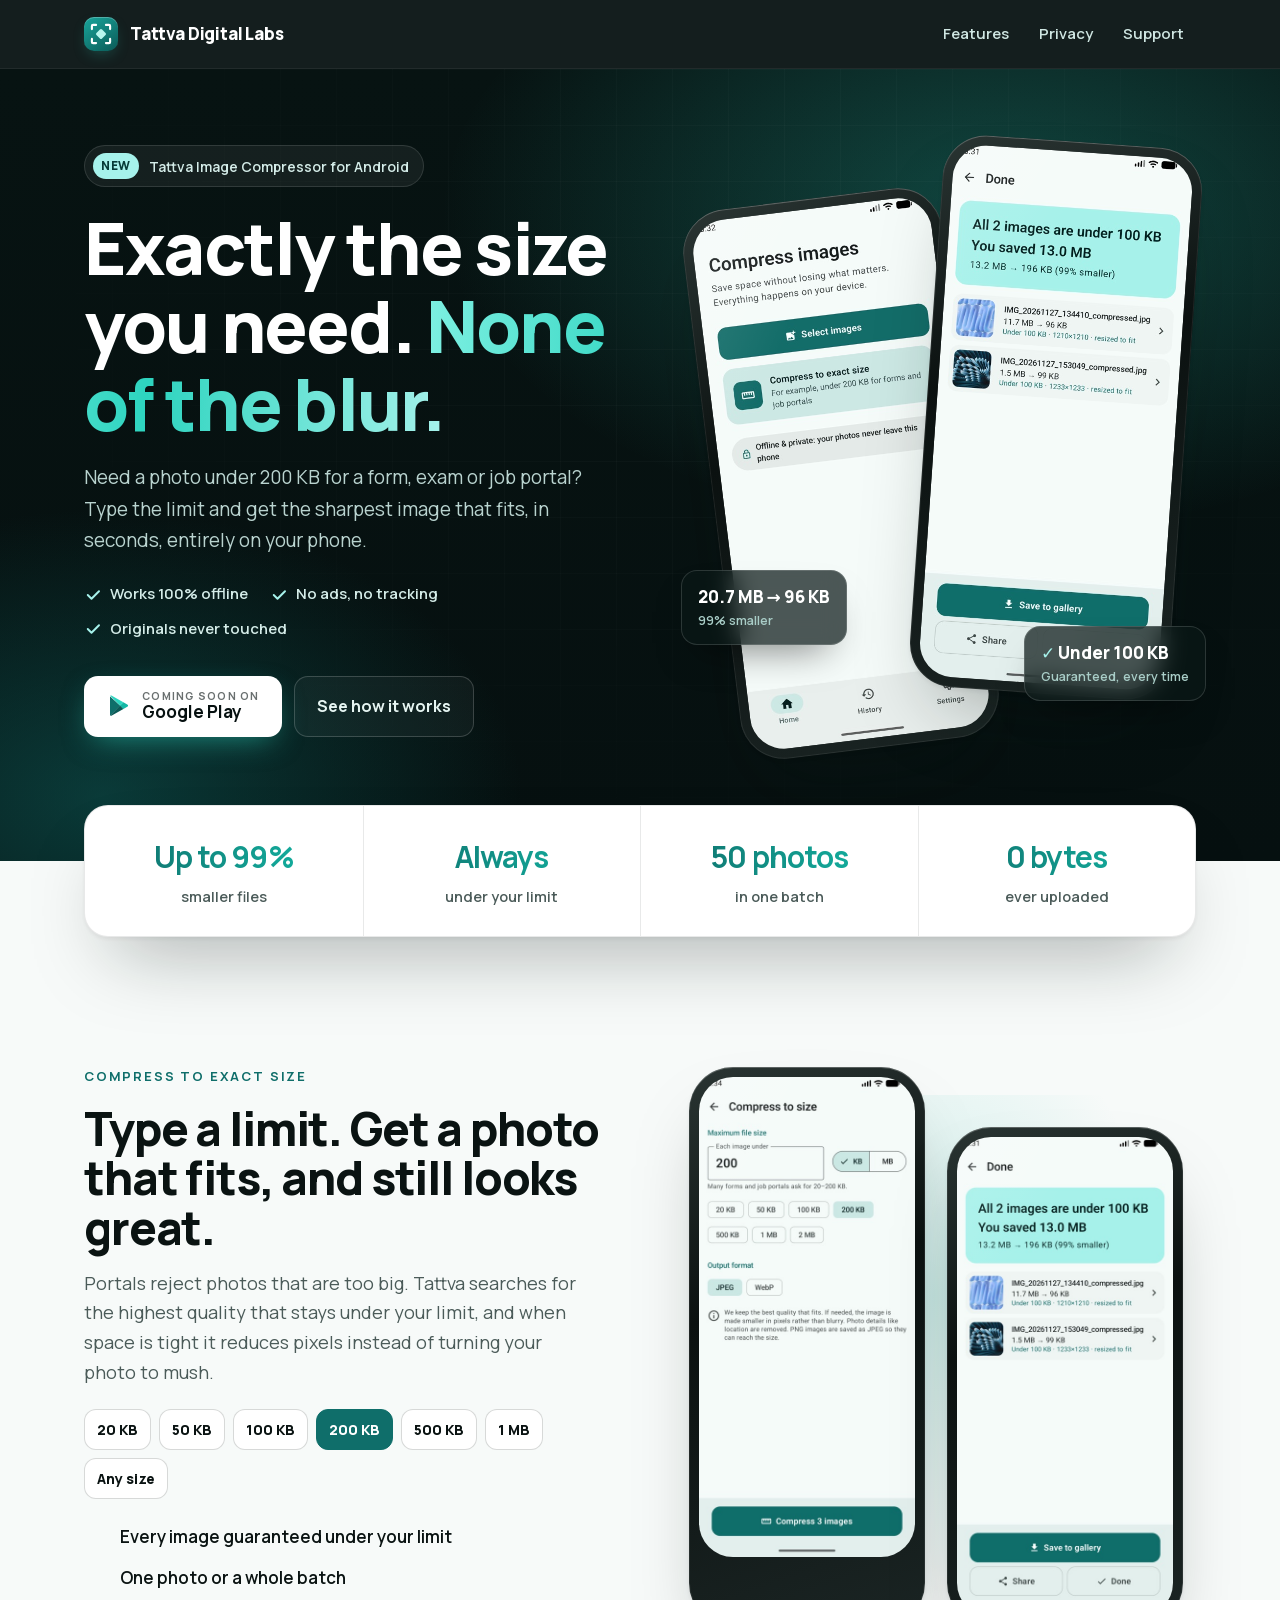
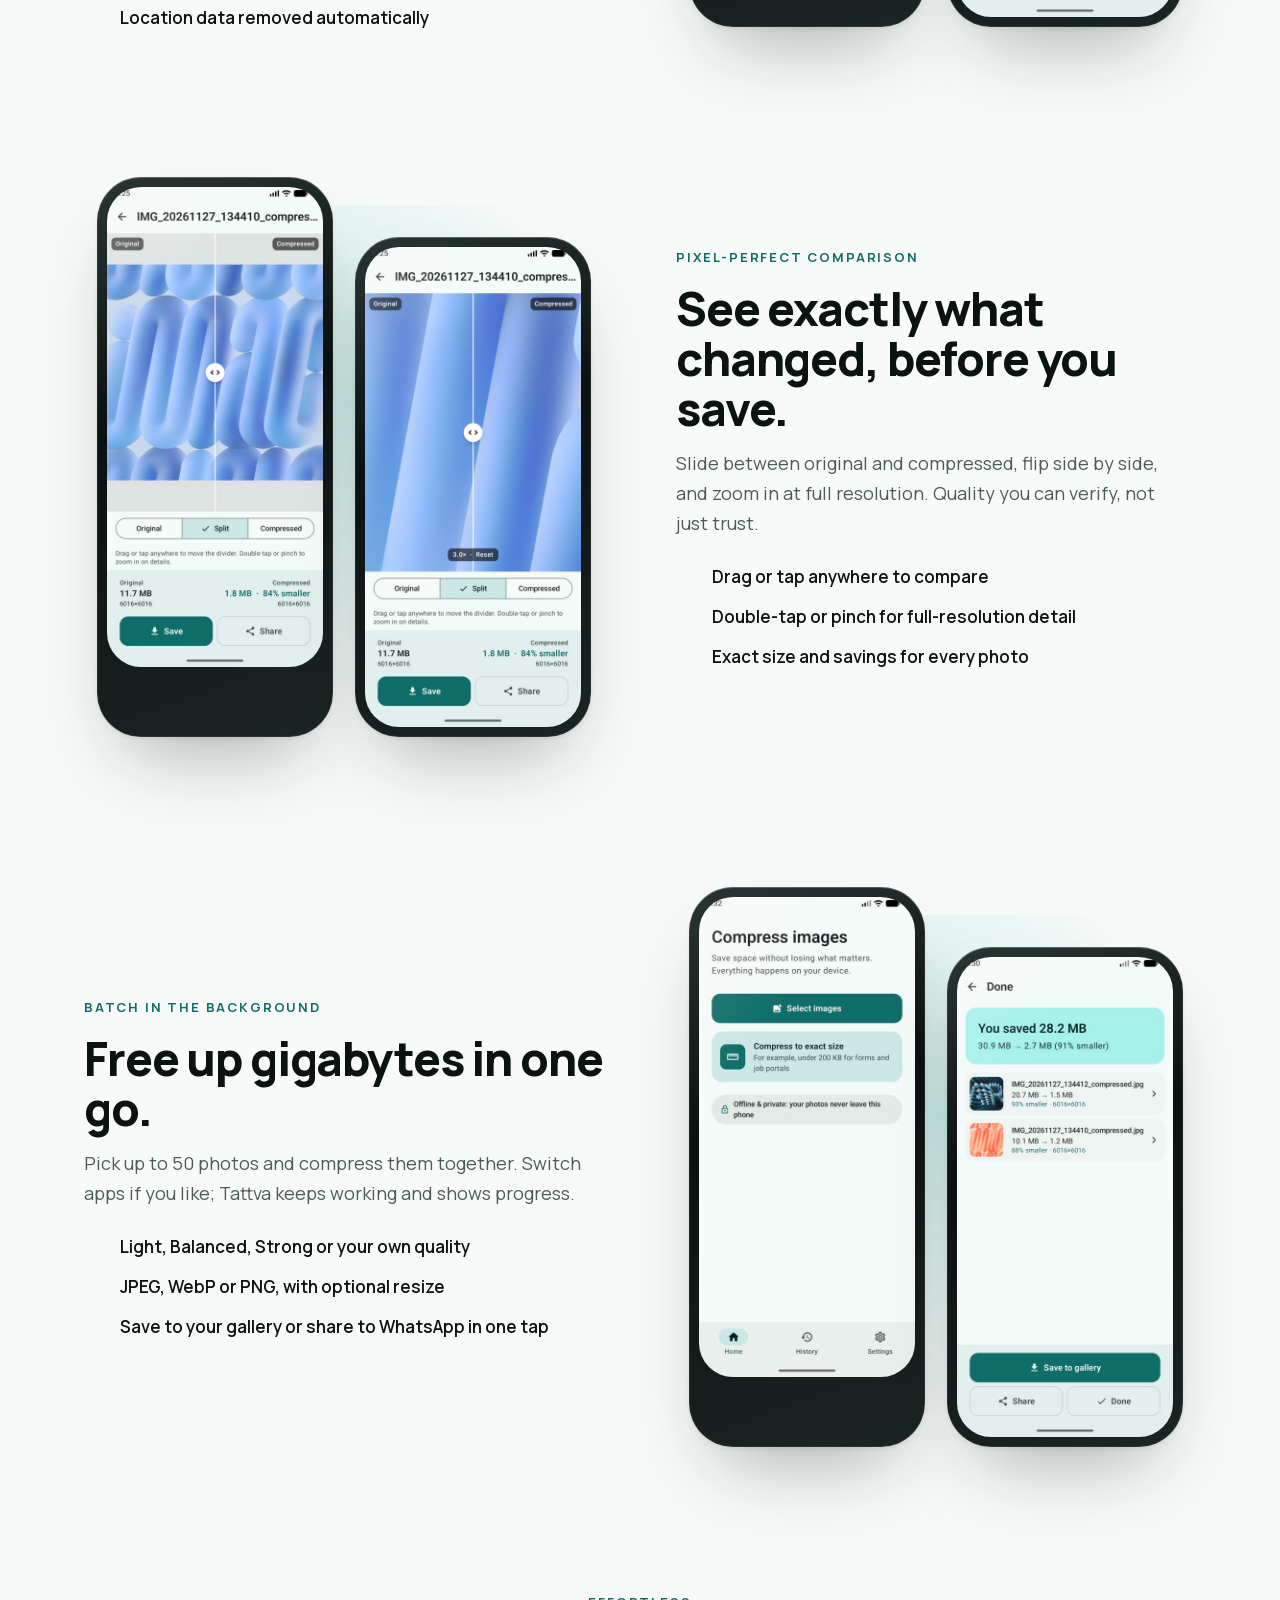
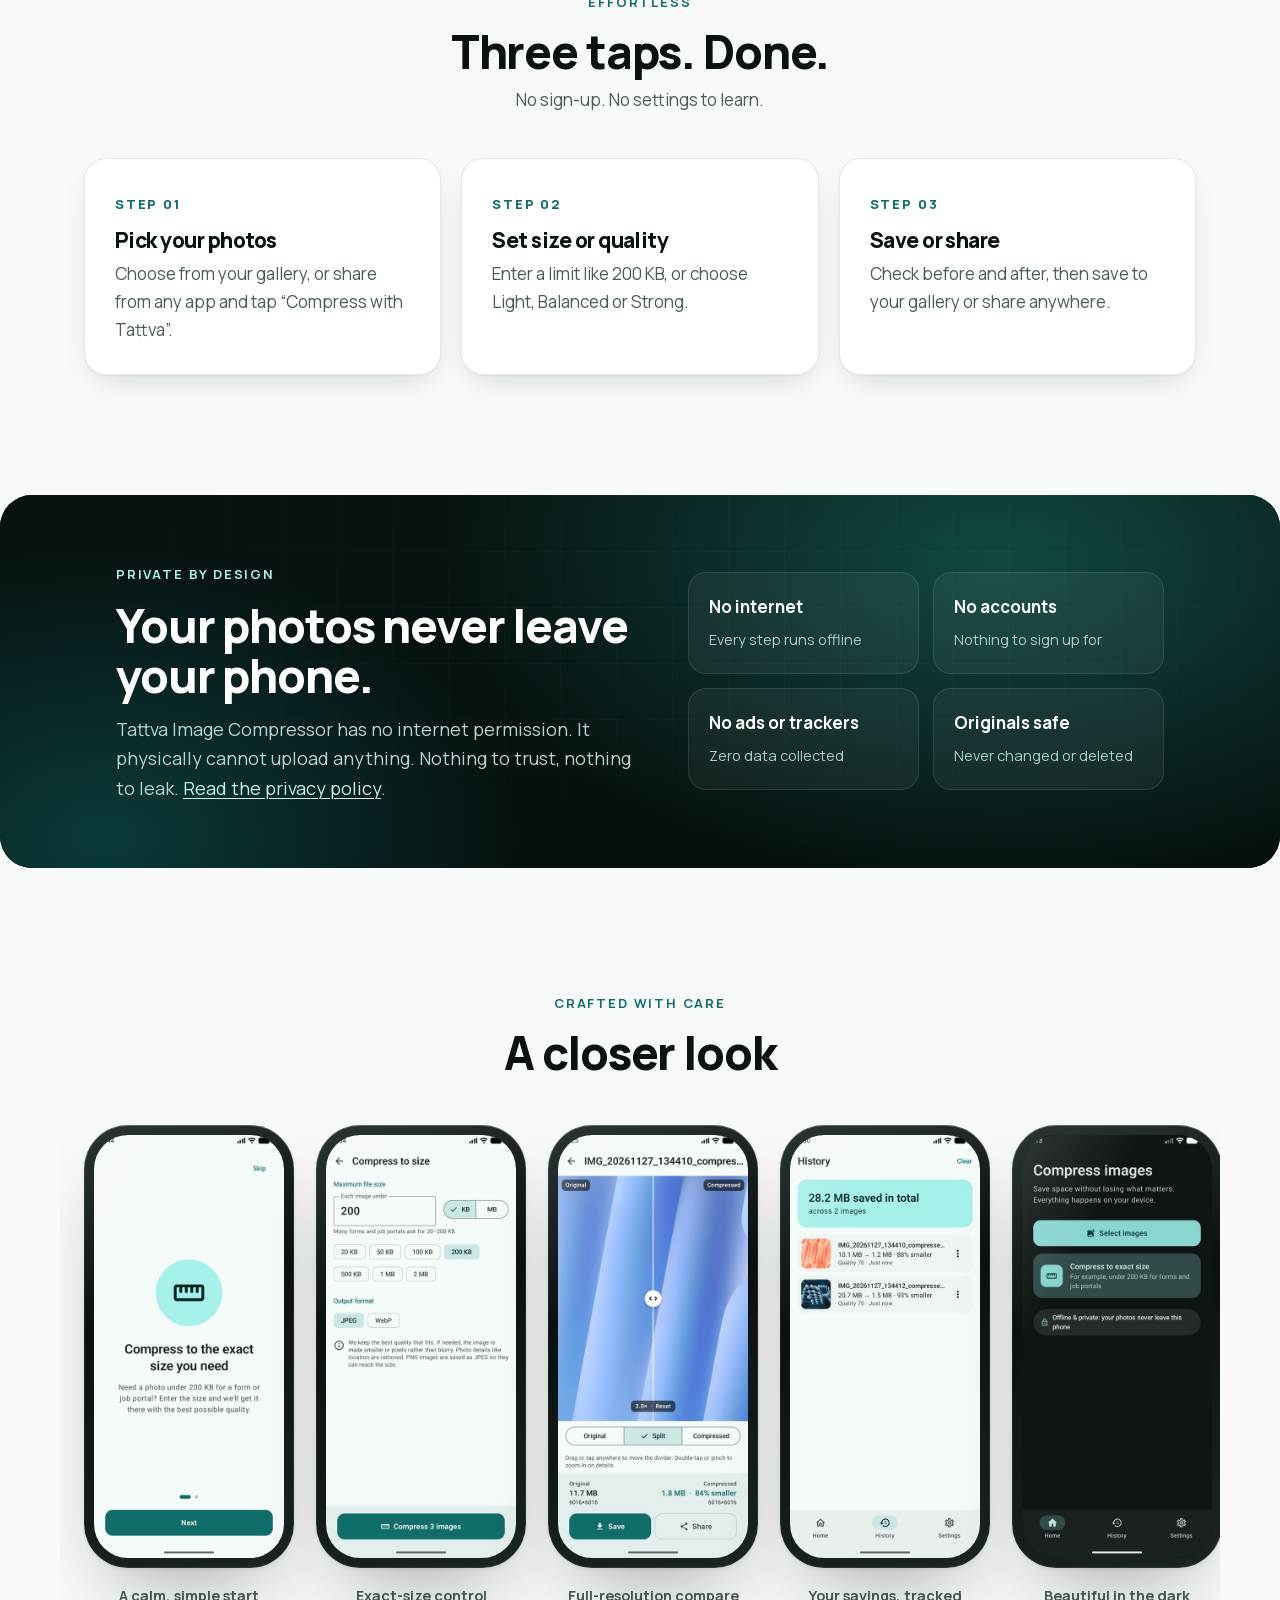
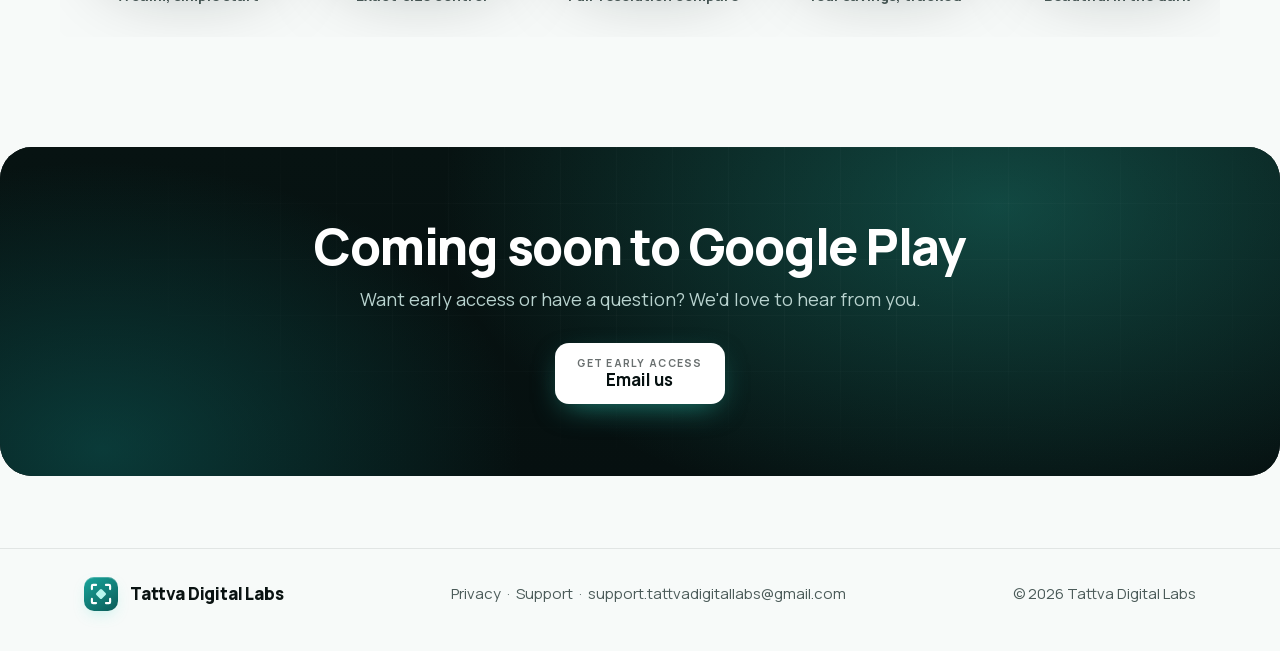
==== commit 1e4e90e8: "Brand: new Tattva mark (frame + gem) for favicon and header, feature graphic as share image, solid h" ====
--- a/index.html
+++ b/index.html
@@ -3,13 +3,13 @@
 <title>Tattva Image Compressor: compress photos to an exact size</title><meta name="description" content="Compress photos to an exact size like 200 KB for forms, exam and job portals. Fully offline, no ads, no tracking. Your photos never leave your phone.">
 <meta name="theme-color" content="#061010">
 <meta property="og:type" content="website"><meta property="og:title" content="Tattva Image Compressor: compress photos to an exact size"><meta property="og:description" content="Compress photos to an exact size like 200 KB for forms, exam and job portals. Fully offline, no ads, no tracking. Your photos never leave your phone.">
-<meta property="og:image" content="https://tattvadigitallabs.github.io/assets/img/target-results.jpg"><meta name="twitter:card" content="summary_large_image">
+<meta property="og:image" content="https://tattvadigitallabs.github.io/assets/img/og.png"><meta name="twitter:card" content="summary_large_image">
 <link rel="icon" href="/assets/favicon.svg" type="image/svg+xml">
 <link rel="preload" href="/assets/fonts/manrope-latin.woff2" as="font" type="font/woff2" crossorigin>
 <link rel="stylesheet" href="/assets/style.css"><link rel="stylesheet" href="/assets/home.css">
 </head><body>
 <header class="nav"><div class="wrap">
-<a class="brand" href="/"><span class="mark"><svg width="20" height="20" viewBox="0 0 64 64" fill="none" stroke="#fff" stroke-width="6" stroke-linecap="round" stroke-linejoin="round"><path d="M24 24h16v16H24z"/><path d="M14 14l10 10M24 17v7h-7M50 50L40 40M40 47v-7h7"/></svg></span><span class="name">Tattva Digital Labs</span></a>
+<a class="brand" href="/"><span class="mark"><svg width="22" height="22" viewBox="25 25 58 58" fill="none"><g stroke="#fff" stroke-width="5.6" stroke-linecap="round" stroke-linejoin="round"><path d="M30 41V33a3 3 0 0 1 3-3h8M67 30h8a3 3 0 0 1 3 3v8M78 67v8a3 3 0 0 1-3 3h-8M41 78h-8a3 3 0 0 1-3-3v-8"/></g><rect x="43.5" y="43.5" width="21" height="21" rx="4" fill="#b8f6ee" transform="rotate(45 54 54)"/></svg></span><span class="name">Tattva Digital Labs</span></a>
 <nav><a href="/#features" class="hide-sm">Features</a><a href="/privacy/">Privacy</a><a href="/support/">Support</a></nav>
 </div></header>
 
@@ -119,7 +119,7 @@
   <div class="cta"><a class="btn btn-store" href="mailto:support.tattvadigitallabs@gmail.com?subject=Early%20access%20-%20Tattva%20Image%20Compressor"><span><small>Get early access</small><b>Email us</b></span></a></div>
 </div></section>
 <footer class="foot"><div class="wrap">
-<a class="brand" href="/"><span class="mark"><svg width="20" height="20" viewBox="0 0 64 64" fill="none" stroke="#fff" stroke-width="6" stroke-linecap="round" stroke-linejoin="round"><path d="M24 24h16v16H24z"/><path d="M14 14l10 10M24 17v7h-7M50 50L40 40M40 47v-7h7"/></svg></span><span>Tattva Digital Labs</span></a>
+<a class="brand" href="/"><span class="mark"><svg width="22" height="22" viewBox="25 25 58 58" fill="none"><g stroke="#fff" stroke-width="5.6" stroke-linecap="round" stroke-linejoin="round"><path d="M30 41V33a3 3 0 0 1 3-3h8M67 30h8a3 3 0 0 1 3 3v8M78 67v8a3 3 0 0 1-3 3h-8M41 78h-8a3 3 0 0 1-3-3v-8"/></g><rect x="43.5" y="43.5" width="21" height="21" rx="4" fill="#b8f6ee" transform="rotate(45 54 54)"/></svg></span><span>Tattva Digital Labs</span></a>
 <span><a href="/privacy/">Privacy</a> &nbsp;·&nbsp; <a href="/support/">Support</a> &nbsp;·&nbsp; <a href="mailto:support.tattvadigitallabs@gmail.com">support.tattvadigitallabs@gmail.com</a></span>
 <span>© 2026 Tattva Digital Labs</span>
 </div></footer>
--- a/assets/style.css
+++ b/assets/style.css
@@ -43,7 +43,7 @@
 .band a{color:#bff5ee}
 
 /* Header */
-.nav{position:sticky;top:0;z-index:50;padding-top:env(safe-area-inset-top,0px);background:rgba(6,16,16,.72);backdrop-filter:saturate(160%) blur(14px);-webkit-backdrop-filter:saturate(160%) blur(14px);border-bottom:1px solid rgba(255,255,255,.06)}
+.nav{position:sticky;top:0;z-index:50;padding-top:env(safe-area-inset-top,0px);background:rgba(6,16,16,.94);backdrop-filter:saturate(160%) blur(14px);-webkit-backdrop-filter:saturate(160%) blur(14px);border-bottom:1px solid rgba(255,255,255,.06)}
 .nav .wrap{display:flex;align-items:center;gap:16px;height:68px}
 .brand{display:flex;align-items:center;gap:12px;color:#fff!important;text-decoration:none;font-weight:800;font-size:17px;letter-spacing:-.01em}
 .mark{width:34px;height:34px;border-radius:10px;display:grid;place-items:center;background:linear-gradient(145deg,#19a69c,#0b5a57);box-shadow:inset 0 1px 0 rgba(255,255,255,.25),0 6px 16px -6px var(--glow)}
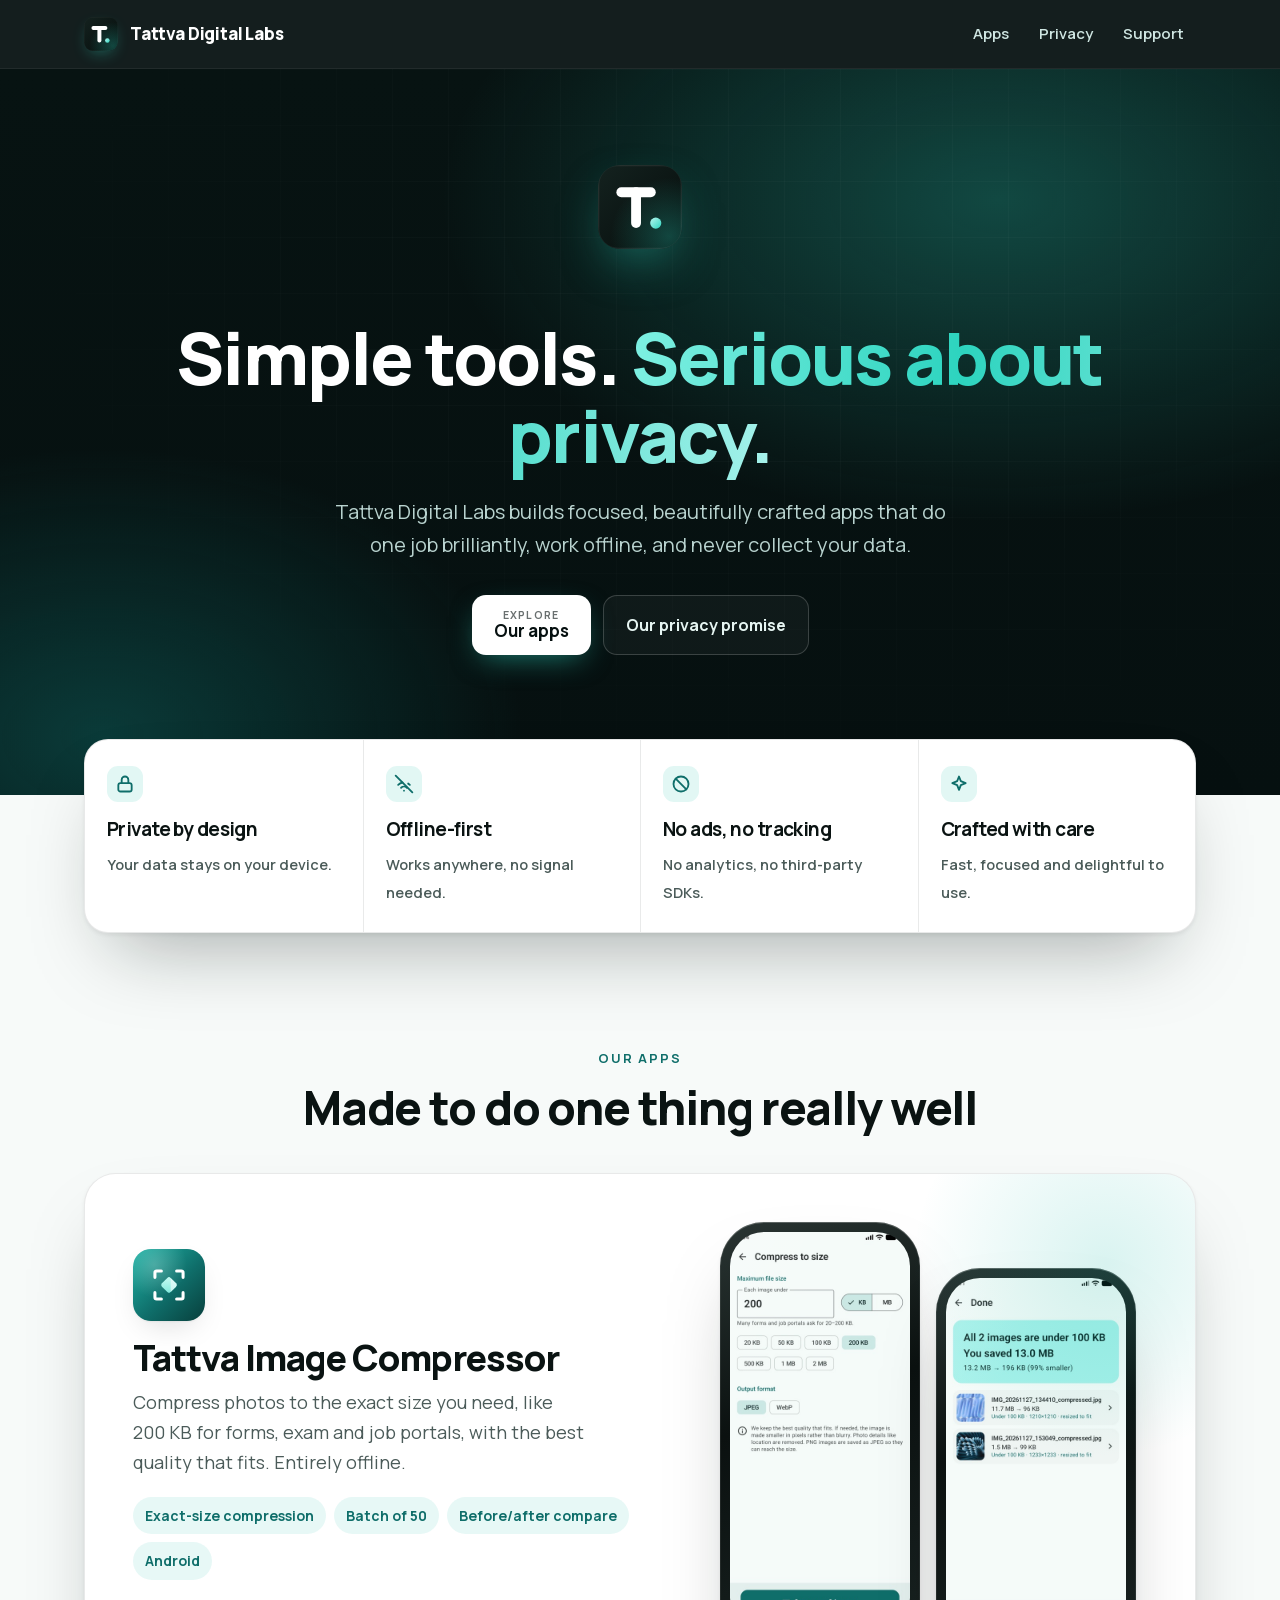
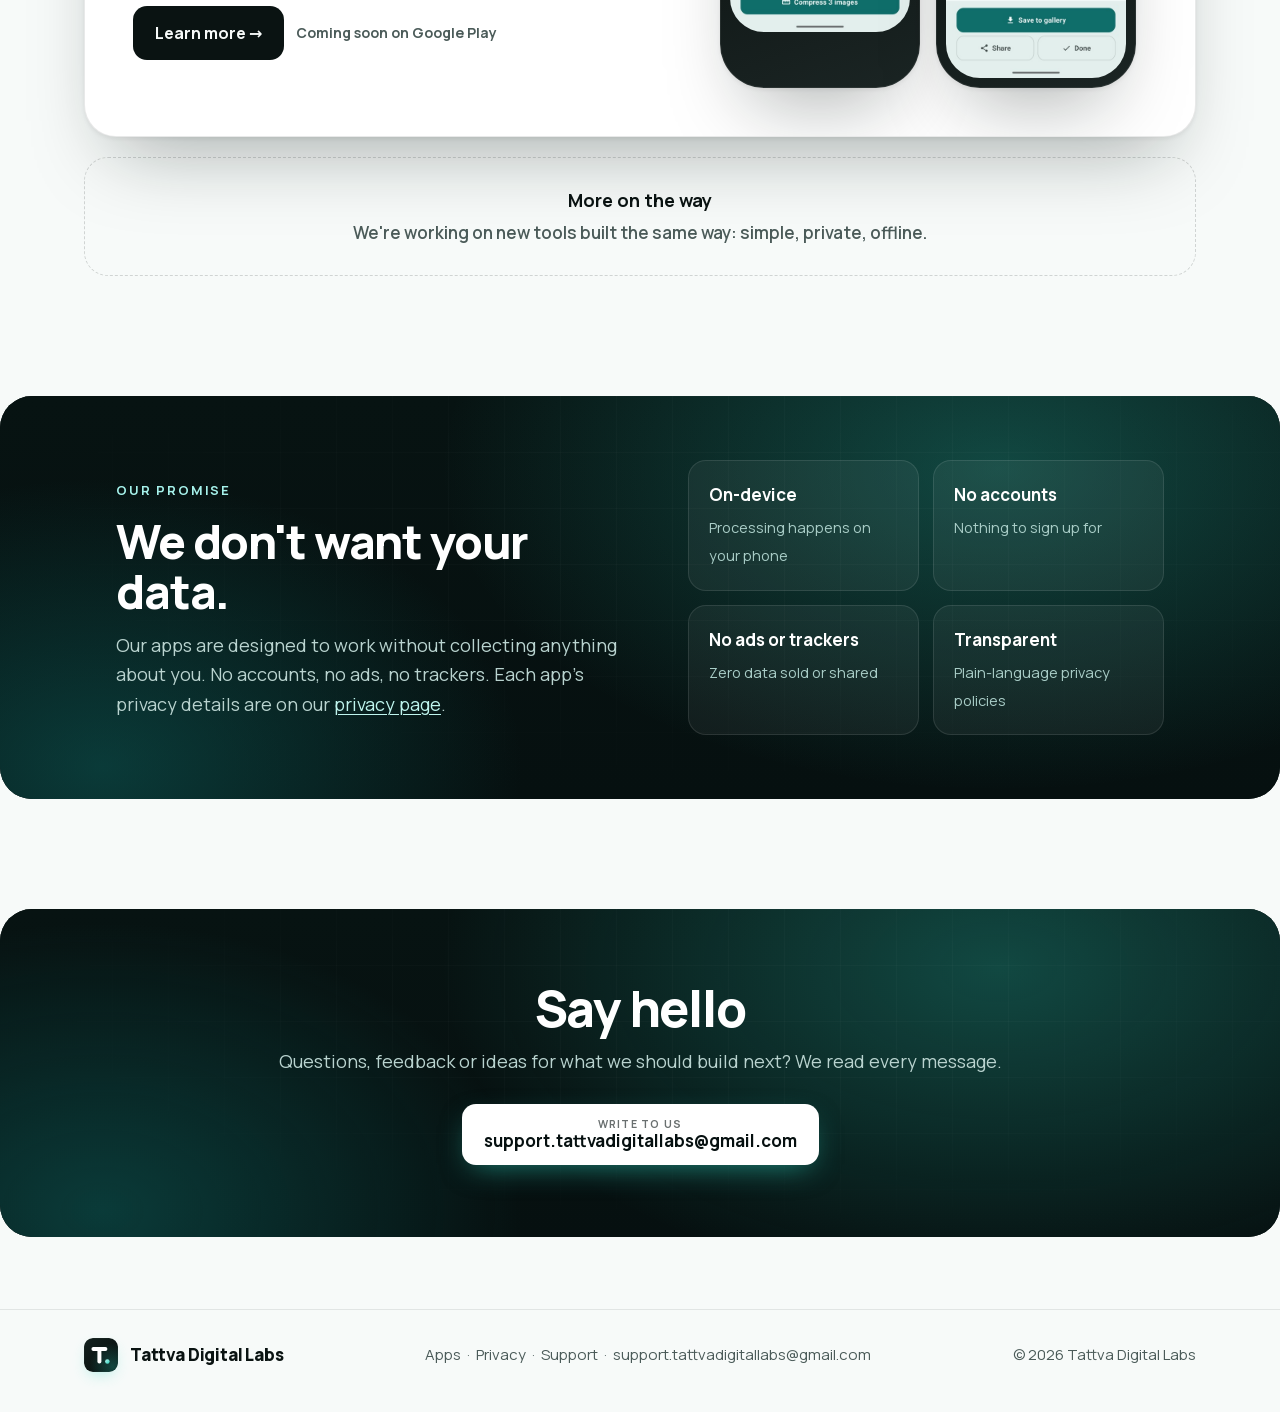
==== commit 4243cef2: "Multi-product structure: company home, product page, brand-level privacy and support - New company m" ====
--- a/index.html
+++ b/index.html
@@ -1,126 +1,73 @@
 <!doctype html>
 <html lang="en" class="no-js"><head><meta charset="utf-8"><meta name="viewport" content="width=device-width,initial-scale=1,viewport-fit=cover">
-<title>Tattva Image Compressor: compress photos to an exact size</title><meta name="description" content="Compress photos to an exact size like 200 KB for forms, exam and job portals. Fully offline, no ads, no tracking. Your photos never leave your phone.">
+<title>Tattva Digital Labs: simple apps that respect your privacy</title><meta name="description" content="Tattva Digital Labs builds simple, beautifully crafted apps that work offline and never collect your data.">
 <meta name="theme-color" content="#061010">
-<meta property="og:type" content="website"><meta property="og:title" content="Tattva Image Compressor: compress photos to an exact size"><meta property="og:description" content="Compress photos to an exact size like 200 KB for forms, exam and job portals. Fully offline, no ads, no tracking. Your photos never leave your phone.">
+<meta property="og:type" content="website"><meta property="og:title" content="Tattva Digital Labs: simple apps that respect your privacy"><meta property="og:description" content="Tattva Digital Labs builds simple, beautifully crafted apps that work offline and never collect your data.">
 <meta property="og:image" content="https://tattvadigitallabs.github.io/assets/img/og.png"><meta name="twitter:card" content="summary_large_image">
 <link rel="icon" href="/assets/favicon.svg" type="image/svg+xml">
 <link rel="preload" href="/assets/fonts/manrope-latin.woff2" as="font" type="font/woff2" crossorigin>
 <link rel="stylesheet" href="/assets/style.css"><link rel="stylesheet" href="/assets/home.css">
 </head><body>
 <header class="nav"><div class="wrap">
-<a class="brand" href="/"><span class="mark"><svg width="22" height="22" viewBox="25 25 58 58" fill="none"><g stroke="#fff" stroke-width="5.6" stroke-linecap="round" stroke-linejoin="round"><path d="M30 41V33a3 3 0 0 1 3-3h8M67 30h8a3 3 0 0 1 3 3v8M78 67v8a3 3 0 0 1-3 3h-8M41 78h-8a3 3 0 0 1-3-3v-8"/></g><rect x="43.5" y="43.5" width="21" height="21" rx="4" fill="#b8f6ee" transform="rotate(45 54 54)"/></svg></span><span class="name">Tattva Digital Labs</span></a>
-<nav><a href="/#features" class="hide-sm">Features</a><a href="/privacy/">Privacy</a><a href="/support/">Support</a></nav>
+<a class="brand" href="/"><img class="mark-img" src="/assets/brand/tattva-mark.svg" alt="" width="34" height="34"><span class="name">Tattva Digital Labs</span></a>
+<nav><a href="/#apps" class="hide-sm">Apps</a><a href="/privacy/">Privacy</a><a href="/support/">Support</a></nav>
 </div></header>
 
-<section class="band hero"><div class="wrap">
+<section class="band hero co-hero"><div class="wrap">
+  <img class="big-mark reveal" src="/assets/brand/tattva-mark.svg" alt="Tattva Digital Labs" width="84" height="84">
   <div class="reveal">
-    <span class="eyebrow"><i>NEW</i> Tattva Image Compressor for Android</span>
-    <h1>Exactly the size you need. <em>None of the blur.</em></h1>
-    <p class="lead">Need a photo under 200&nbsp;KB for a form, exam or job portal? Type the limit and get the sharpest image that fits, in seconds, entirely on your phone.</p>
-    <ul class="assure">
-      <li><svg viewBox="0 0 24 24" fill="none" stroke="currentColor" stroke-width="2.6" stroke-linecap="round" stroke-linejoin="round"><path d="M5 12l5 5L20 7"/></svg> Works 100% offline</li><li><svg viewBox="0 0 24 24" fill="none" stroke="currentColor" stroke-width="2.6" stroke-linecap="round" stroke-linejoin="round"><path d="M5 12l5 5L20 7"/></svg> No ads, no tracking</li><li><svg viewBox="0 0 24 24" fill="none" stroke="currentColor" stroke-width="2.6" stroke-linecap="round" stroke-linejoin="round"><path d="M5 12l5 5L20 7"/></svg> Originals never touched</li>
-    </ul>
-    <div class="cta">
-      <span class="btn btn-store"><svg width="24" height="24" viewBox="0 0 24 24" aria-hidden="true"><path fill="#0f6e6a" d="M4.2 2.6c-.13.15-.2.37-.2.65v17.5c0 .28.07.5.2.65l.04.04L14 11.7v-.2L4.24 2.56z"/><path fill="#14b8a6" d="M17.3 15l-3.3-3.3v-.2l3.3-3.3.07.04 3.9 2.22c1.12.63 1.12 1.67 0 2.3l-3.9 2.22z"/><path fill="#0b5a57" d="M17.37 14.96L14 11.6 4.2 21.4c.36.38.96.43 1.64.04l11.53-6.48"/><path fill="#2dd4bf" d="M17.37 8.24L5.84 1.76C5.16 1.37 4.56 1.42 4.2 1.8L14 11.6z"/></svg><span><small>Coming soon on</small><b>Google Play</b></span></span>
-      <a class="btn btn-ghost" href="#features">See how it works</a>
-    </div>
-  </div>
-  <div class="stage reveal" aria-hidden="true">
-    <div class="device d1"><img src="/assets/img/home.jpg" alt="" loading="lazy" width="450" height="1000"></div>
-    <div class="device d2"><img src="/assets/img/target-results.jpg" alt="" loading="lazy" width="450" height="1000"></div>
-    <div class="float f1">20.7 MB → 96 KB<span>99% smaller</span></div>
-    <div class="float f2"><b>✓</b> Under 100 KB<span>Guaranteed, every time</span></div>
+    <h1>Simple tools. <em>Serious about privacy.</em></h1>
+    <p class="lead">Tattva Digital Labs builds focused, beautifully crafted apps that do one job brilliantly, work offline, and never collect your data.</p>
+    <div class="cta"><a class="btn btn-store" href="#apps"><span><small>Explore</small><b>Our apps</b></span></a><a class="btn btn-ghost" href="/privacy/">Our privacy promise</a></div>
   </div>
 </div></section>
 
 <div class="wrap">
-  <div class="proof reveal"><div class="grid">
-    <div class="cell"><b>Up to 99%</b><span>smaller files</span></div>
-    <div class="cell"><b>Always</b><span>under your limit</span></div>
-    <div class="cell"><b>50 photos</b><span>in one batch</span></div>
-    <div class="cell"><b>0 bytes</b><span>ever uploaded</span></div>
+  <div class="proof values reveal"><div class="grid">
+    <div class="cell"><span class="ico"><svg viewBox="0 0 24 24" fill="none" stroke="currentColor" stroke-width="2.2" stroke-linecap="round" stroke-linejoin="round"><rect x="4" y="11" width="16" height="10" rx="2.5"/><path d="M8 11V7a4 4 0 0 1 8 0v4"/></svg></span><b>Private by design</b><span>Your data stays on your device.</span></div>
+    <div class="cell"><span class="ico"><svg viewBox="0 0 24 24" fill="none" stroke="currentColor" stroke-width="2.2" stroke-linecap="round" stroke-linejoin="round"><path d="M2 2l20 20"/><path d="M8.5 16.5a5 5 0 0 1 7 0M5 13a10 10 0 0 1 5.2-2.8M19 13a10 10 0 0 0-2-1.5M12 20h.01"/></svg></span><b>Offline-first</b><span>Works anywhere, no signal needed.</span></div>
+    <div class="cell"><span class="ico"><svg viewBox="0 0 24 24" fill="none" stroke="currentColor" stroke-width="2.2" stroke-linecap="round" stroke-linejoin="round"><circle cx="12" cy="12" r="9"/><path d="M5.6 5.6l12.8 12.8"/></svg></span><b>No ads, no tracking</b><span>No analytics, no third-party SDKs.</span></div>
+    <div class="cell"><span class="ico"><svg viewBox="0 0 24 24" fill="none" stroke="currentColor" stroke-width="2.2" stroke-linecap="round" stroke-linejoin="round"><path d="M12 3l2.2 5.6L20 11l-5.8 2.4L12 19l-2.2-5.6L4 11l5.8-2.4z"/></svg></span><b>Crafted with care</b><span>Fast, focused and delightful to use.</span></div>
   </div></div>
 
-  <section class="feature" id="features">
-    <div class="copy reveal">
-      <span class="kicker">Compress to exact size</span>
-      <h2>Type a limit. Get a photo that fits, and still looks great.</h2>
-      <p>Portals reject photos that are too big. Tattva searches for the highest quality that stays under your limit, and when space is tight it reduces pixels instead of turning your photo to mush.</p>
-      <div class="sizes"><span>20 KB</span><span>50 KB</span><span>100 KB</span><span class="on">200 KB</span><span>500 KB</span><span>1 MB</span><span>Any size</span></div>
-      <ul class="ticks"><li>Every image guaranteed under your limit</li><li>One photo or a whole batch</li><li>Location data removed automatically</li></ul>
-    </div>
-    <div class="pair reveal"><div class="device"><img src="/assets/img/target.jpg" alt="Choosing a target size" loading="lazy" width="450" height="1000"></div><div class="device"><img src="/assets/img/target-results.jpg" alt="All images under 100 KB" loading="lazy" width="450" height="1000"></div></div>
-  </section>
-
-  <section class="feature rev">
-    <div class="copy reveal">
-      <span class="kicker">Pixel-perfect comparison</span>
-      <h2>See exactly what changed, before you save.</h2>
-      <p>Slide between original and compressed, flip side by side, and zoom in at full resolution. Quality you can verify, not just trust.</p>
-      <ul class="ticks"><li>Drag or tap anywhere to compare</li><li>Double-tap or pinch for full-resolution detail</li><li>Exact size and savings for every photo</li></ul>
-    </div>
-    <div class="pair reveal"><div class="device"><img src="/assets/img/compare.jpg" alt="Before and after slider" loading="lazy" width="450" height="1000"></div><div class="device"><img src="/assets/img/compare-zoom.jpg" alt="Zoomed comparison at full resolution" loading="lazy" width="450" height="1000"></div></div>
-  </section>
-
-  <section class="feature">
-    <div class="copy reveal">
-      <span class="kicker">Batch in the background</span>
-      <h2>Free up gigabytes in one go.</h2>
-      <p>Pick up to 50 photos and compress them together. Switch apps if you like; Tattva keeps working and shows progress.</p>
-      <ul class="ticks"><li>Light, Balanced, Strong or your own quality</li><li>JPEG, WebP or PNG, with optional resize</li><li>Save to your gallery or share to WhatsApp in one tap</li></ul>
-    </div>
-    <div class="pair reveal"><div class="device"><img src="/assets/img/home.jpg" alt="Home screen" loading="lazy" width="450" height="1000"></div><div class="device"><img src="/assets/img/batch.jpg" alt="Batch results showing space saved" loading="lazy" width="450" height="1000"></div></div>
-  </section>
-
-  <section class="how">
-    <span class="kicker reveal">Effortless</span>
-    <h2 class="reveal">Three taps. Done.</h2>
-    <p class="muted reveal">No sign-up. No settings to learn.</p>
-    <div class="steps">
-      <div class="step reveal"><span class="n">STEP 01</span><h3>Pick your photos</h3><p>Choose from your gallery, or share from any app and tap “Compress with Tattva”.</p></div>
-      <div class="step reveal"><span class="n">STEP 02</span><h3>Set size or quality</h3><p>Enter a limit like 200&nbsp;KB, or choose Light, Balanced or Strong.</p></div>
-      <div class="step reveal"><span class="n">STEP 03</span><h3>Save or share</h3><p>Check before and after, then save to your gallery or share anywhere.</p></div>
-    </div>
+  <section class="products" id="apps">
+    <div class="head"><span class="kicker reveal">Our apps</span><h2 class="reveal">Made to do one thing really well</h2></div>
+    <article class="prod-card reveal">
+      <div>
+        <img class="icon" src="/assets/brand/image-compressor-icon.svg" alt="Tattva Image Compressor icon" width="72" height="72">
+        <h3>Tattva Image Compressor</h3>
+        <p>Compress photos to the exact size you need, like 200&nbsp;KB for forms, exam and job portals, with the best quality that fits. Entirely offline.</p>
+        <div class="tags"><span>Exact-size compression</span><span>Batch of 50</span><span>Before/after compare</span><span>Android</span></div>
+        <div class="actions"><a class="btn btn-dark" href="/image-compressor/">Learn more →</a><span class="status">Coming soon on Google Play</span></div>
+      </div>
+      <div class="shots"><div class="device"><img src="/assets/img/target.jpg" alt="Compress to a target size" loading="lazy" width="450" height="1000"></div><div class="device"><img src="/assets/img/target-results.jpg" alt="Results under the limit" loading="lazy" width="450" height="1000"></div></div>
+    </article>
+    <div class="next-card reveal"><b>More on the way</b>We're working on new tools built the same way: simple, private, offline.</div>
   </section>
 </div>
 
 <section class="band trust reveal"><div class="wrap">
   <div>
-    <span class="kicker">Private by design</span>
-    <h2>Your photos never leave your phone.</h2>
-    <p>Tattva Image Compressor has no internet permission. It physically cannot upload anything. Nothing to trust, nothing to leak. <a href="/privacy/">Read the privacy policy</a>.</p>
+    <span class="kicker">Our promise</span>
+    <h2>We don't want your data.</h2>
+    <p>Our apps are designed to work without collecting anything about you. No accounts, no ads, no trackers. Each app's privacy details are on our <a href="/privacy/">privacy page</a>.</p>
   </div>
   <div class="tiles">
-    <div class="tile"><b>No internet</b><span>Every step runs offline</span></div>
+    <div class="tile"><b>On-device</b><span>Processing happens on your phone</span></div>
     <div class="tile"><b>No accounts</b><span>Nothing to sign up for</span></div>
-    <div class="tile"><b>No ads or trackers</b><span>Zero data collected</span></div>
-    <div class="tile"><b>Originals safe</b><span>Never changed or deleted</span></div>
+    <div class="tile"><b>No ads or trackers</b><span>Zero data sold or shared</span></div>
+    <div class="tile"><b>Transparent</b><span>Plain-language privacy policies</span></div>
   </div>
 </div></section>
 
-<div class="wrap">
-  <section class="gallery-sec">
-    <span class="kicker reveal">Crafted with care</span>
-    <h2 class="reveal">A closer look</h2>
-    <div class="gallery">
-      <figure><div class="device"><img src="/assets/img/onboarding.jpg" alt="Welcome screen" loading="lazy" width="450" height="1000"></div><figcaption>A calm, simple start</figcaption></figure>
-      <figure><div class="device"><img src="/assets/img/target.jpg" alt="Compress to size" loading="lazy" width="450" height="1000"></div><figcaption>Exact-size control</figcaption></figure>
-      <figure><div class="device"><img src="/assets/img/compare-zoom.jpg" alt="Zoomed comparison" loading="lazy" width="450" height="1000"></div><figcaption>Full-resolution compare</figcaption></figure>
-      <figure><div class="device"><img src="/assets/img/history.jpg" alt="History" loading="lazy" width="450" height="1000"></div><figcaption>Your savings, tracked</figcaption></figure>
-      <figure><div class="device"><img src="/assets/img/dark.jpg" alt="Dark mode" loading="lazy" width="450" height="1000"></div><figcaption>Beautiful in the dark</figcaption></figure>
-    </div>
-  </section>
-</div>
-
 <section class="band final reveal"><div class="wrap">
-  <h2>Coming soon to Google Play</h2>
-  <p>Want early access or have a question? We'd love to hear from you.</p>
-  <div class="cta"><a class="btn btn-store" href="mailto:support.tattvadigitallabs@gmail.com?subject=Early%20access%20-%20Tattva%20Image%20Compressor"><span><small>Get early access</small><b>Email us</b></span></a></div>
+  <h2>Say hello</h2>
+  <p>Questions, feedback or ideas for what we should build next? We read every message.</p>
+  <div class="cta"><a class="btn btn-store" href="mailto:support.tattvadigitallabs@gmail.com"><span><small>Write to us</small><b>support.tattvadigitallabs@gmail.com</b></span></a></div>
 </div></section>
 <footer class="foot"><div class="wrap">
-<a class="brand" href="/"><span class="mark"><svg width="22" height="22" viewBox="25 25 58 58" fill="none"><g stroke="#fff" stroke-width="5.6" stroke-linecap="round" stroke-linejoin="round"><path d="M30 41V33a3 3 0 0 1 3-3h8M67 30h8a3 3 0 0 1 3 3v8M78 67v8a3 3 0 0 1-3 3h-8M41 78h-8a3 3 0 0 1-3-3v-8"/></g><rect x="43.5" y="43.5" width="21" height="21" rx="4" fill="#b8f6ee" transform="rotate(45 54 54)"/></svg></span><span>Tattva Digital Labs</span></a>
-<span><a href="/privacy/">Privacy</a> &nbsp;·&nbsp; <a href="/support/">Support</a> &nbsp;·&nbsp; <a href="mailto:support.tattvadigitallabs@gmail.com">support.tattvadigitallabs@gmail.com</a></span>
+<a class="brand" href="/"><img class="mark-img" src="/assets/brand/tattva-mark.svg" alt="" width="34" height="34"><span>Tattva Digital Labs</span></a>
+<span><a href="/#apps">Apps</a> &nbsp;·&nbsp; <a href="/privacy/">Privacy</a> &nbsp;·&nbsp; <a href="/support/">Support</a> &nbsp;·&nbsp; <a href="mailto:support.tattvadigitallabs@gmail.com">support.tattvadigitallabs@gmail.com</a></span>
 <span>© 2026 Tattva Digital Labs</span>
 </div></footer>
 <script src="/assets/site.js" defer></script>
--- a/assets/style.css
+++ b/assets/style.css
@@ -125,3 +125,19 @@
   .nav nav a.hide-sm{display:none}
   .brand span.name{font-size:16px}
 }
+
+/* Company mark (image) in header/footer */
+.brand img.mark-img{width:34px;height:34px;border-radius:9px;display:block;box-shadow:0 6px 16px -6px rgba(45,212,191,.45)}
+/* Product section headers on hub pages */
+.product-head{display:flex;align-items:center;gap:14px;margin:48px 0 18px}
+.product-head img{width:48px;height:48px;border-radius:12px;box-shadow:var(--shadow)}
+.product-head h2{margin:0!important;font-size:26px}
+.product-head span{display:block;font-size:14px;color:var(--ink-soft);font-weight:600;letter-spacing:0}
+.chooser{display:grid;grid-template-columns:repeat(auto-fill,minmax(240px,1fr));gap:14px;margin:0 0 36px}
+.chooser a{display:flex;align-items:center;gap:14px;padding:16px;border-radius:18px;background:var(--card);border:1px solid var(--line);box-shadow:var(--shadow);text-decoration:none;color:var(--ink);font-weight:700}
+.chooser a:hover{border-color:var(--brand)}
+.chooser img{width:44px;height:44px;border-radius:11px}
+.chooser small{display:block;color:var(--ink-soft);font-weight:600;font-size:13px}
+.chooser .soon{opacity:.6;border-style:dashed;box-shadow:none}
+.chooser .soon span.ph{width:44px;height:44px;border-radius:11px;border:2px dashed var(--line-strong);display:block}
+.prose h3{font-size:18px;margin:26px 0 8px;letter-spacing:-.01em}
--- a/assets/home.css
+++ b/assets/home.css
@@ -114,3 +114,40 @@
   .gallery .device{width:180px}
   .gallery{margin:0 -18px;padding-inline:18px}
 }
+
+/* Company home */
+.co-hero .wrap{grid-template-columns:1fr;text-align:center;justify-items:center;padding-block:96px 140px}
+.co-hero .lead{margin:0 auto;font-size:20px;max-width:620px}
+.co-hero .cta{justify-content:center;margin-top:34px}
+.co-hero .big-mark{width:84px;height:84px;border-radius:22px;box-shadow:0 20px 50px -16px rgba(45,212,191,.55)}
+.values .grid{grid-template-columns:repeat(4,1fr)}
+.values .cell{text-align:left}
+.values .cell b{font-size:19px;background:none;-webkit-text-fill-color:currentColor;color:var(--ink);margin-bottom:4px}
+.values .cell .ico{width:36px;height:36px;border-radius:11px;display:grid;place-items:center;background:rgba(20,184,166,.12);color:var(--brand);margin-bottom:12px}
+.values .cell .ico svg{width:20px;height:20px}
+.products{padding-block:110px 0}
+.products .head{text-align:center;margin-bottom:40px}
+.products .head h2{font-size:clamp(30px,3.8vw,46px);margin:12px 0 8px}
+.prod-card{display:grid;grid-template-columns:1.1fr .9fr;gap:40px;align-items:center;background:var(--card);border:1px solid var(--line);border-radius:32px;box-shadow:var(--shadow-lg);padding:48px;overflow:hidden;position:relative}
+.prod-card::after{content:"";position:absolute;right:-120px;top:-120px;width:420px;height:420px;background:radial-gradient(circle,rgba(20,184,166,.16),transparent 65%);pointer-events:none}
+.prod-card .icon{width:72px;height:72px;border-radius:18px;box-shadow:var(--shadow)}
+.prod-card h3{font-size:clamp(26px,3vw,36px);margin:18px 0 10px}
+.prod-card p{color:var(--ink-soft);font-size:18px;max-width:480px}
+.prod-card .tags{display:flex;flex-wrap:wrap;gap:8px;margin:20px 0 26px}
+.prod-card .tags span{font-size:14px;font-weight:700;padding:7px 12px;border-radius:999px;background:rgba(20,184,166,.1);color:var(--brand)}
+.prod-card .actions{display:flex;flex-wrap:wrap;gap:12px;align-items:center}
+.btn-dark{background:var(--ink);color:var(--paper)!important}
+.status{font-size:14px;font-weight:700;color:var(--ink-soft)}
+.prod-card .shots{display:flex;justify-content:center;gap:16px}
+.prod-card .shots .device{width:200px}
+.prod-card .shots .device:nth-child(2){margin-top:46px}
+.next-card{margin-top:20px;border:1.5px dashed var(--line-strong);border-radius:24px;padding:28px;text-align:center;color:var(--ink-soft);font-weight:600}
+.next-card b{display:block;color:var(--ink);font-size:18px;margin-bottom:4px}
+.app-eyebrow{display:inline-flex;align-items:center;gap:10px;padding:6px 14px 6px 6px;border-radius:999px;background:rgba(255,255,255,.06);border:1px solid rgba(255,255,255,.12);font-size:14px;font-weight:700;color:#d4ece8}
+.app-eyebrow img{width:28px;height:28px;border-radius:8px}
+@media (max-width:960px){
+  .values .grid{grid-template-columns:repeat(2,1fr)}
+  .prod-card{grid-template-columns:1fr;padding:28px}
+  .co-hero .wrap{padding-block:64px 110px}
+}
+@media (max-width:560px){.values .grid{grid-template-columns:1fr}.values .cell{border-left:0!important;border-top:1px solid var(--line)}.values .cell:first-child{border-top:0}.prod-card .shots .device{width:42vw}}
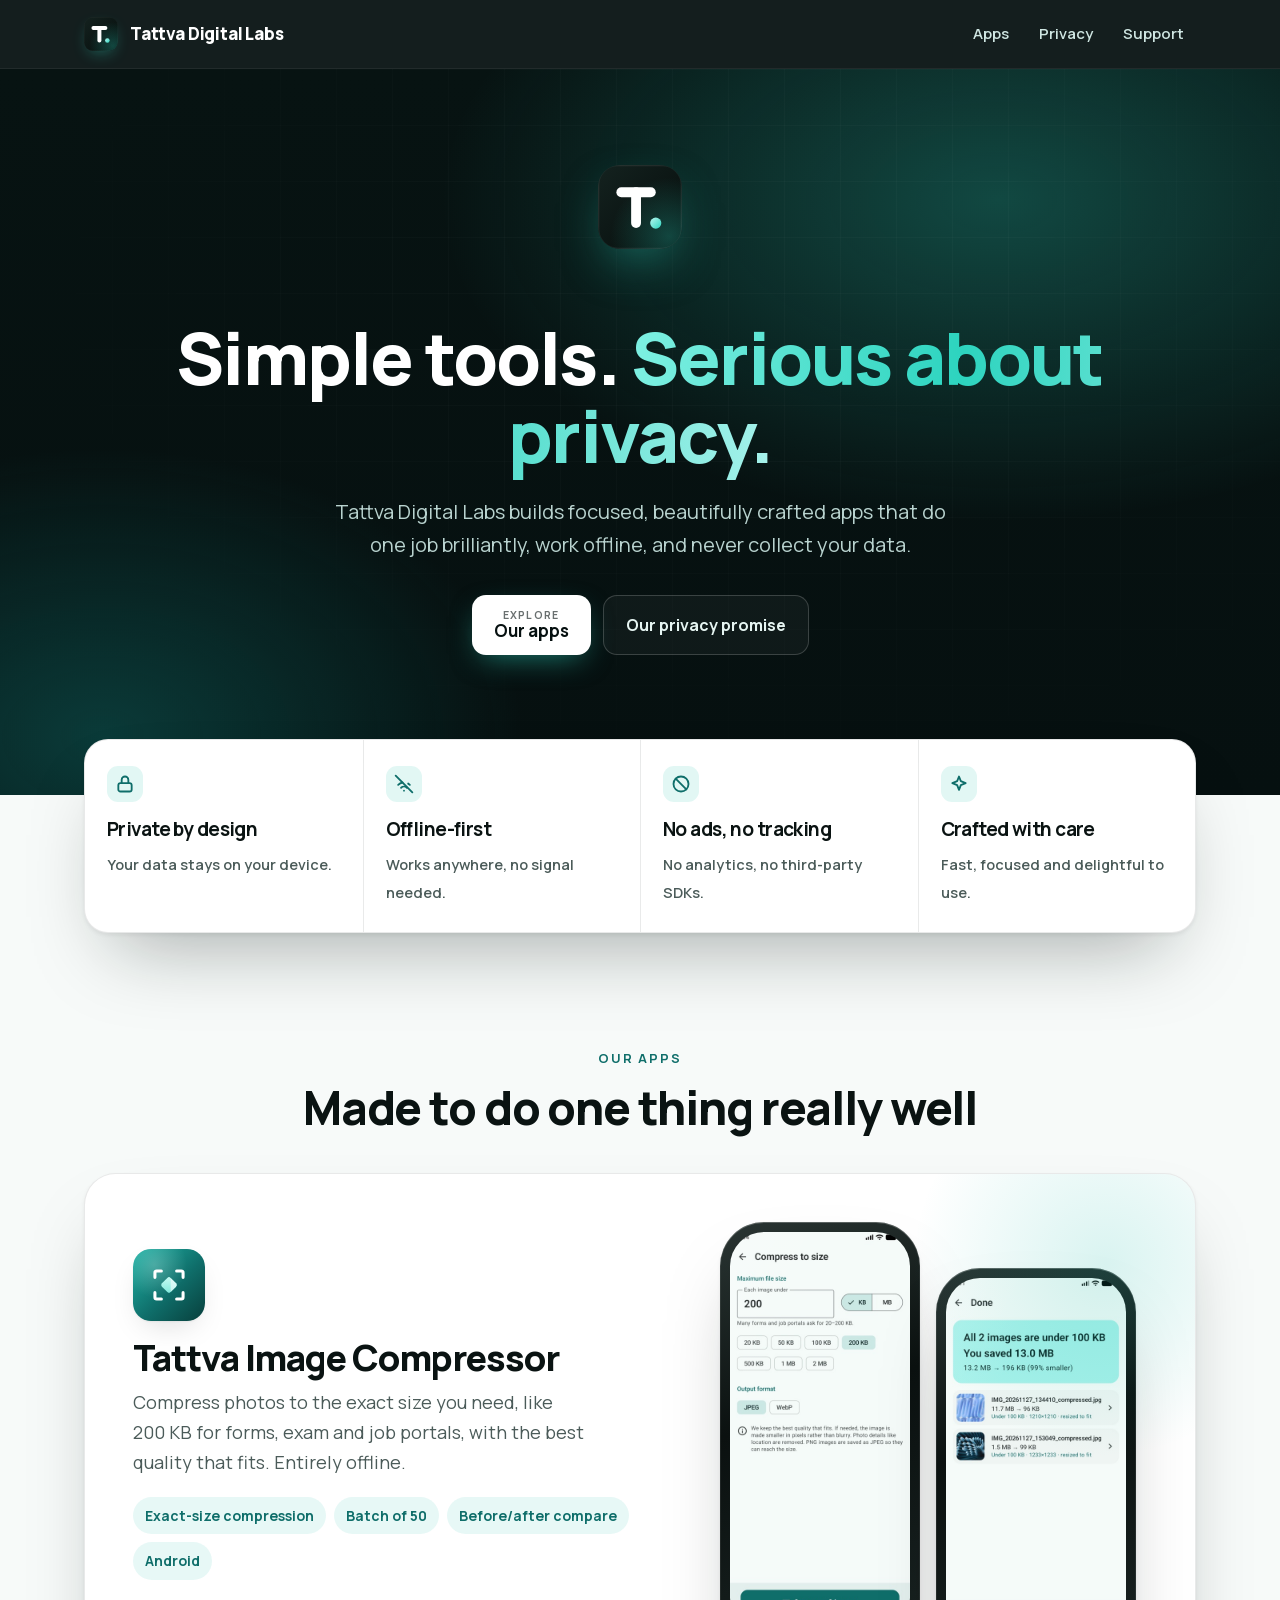
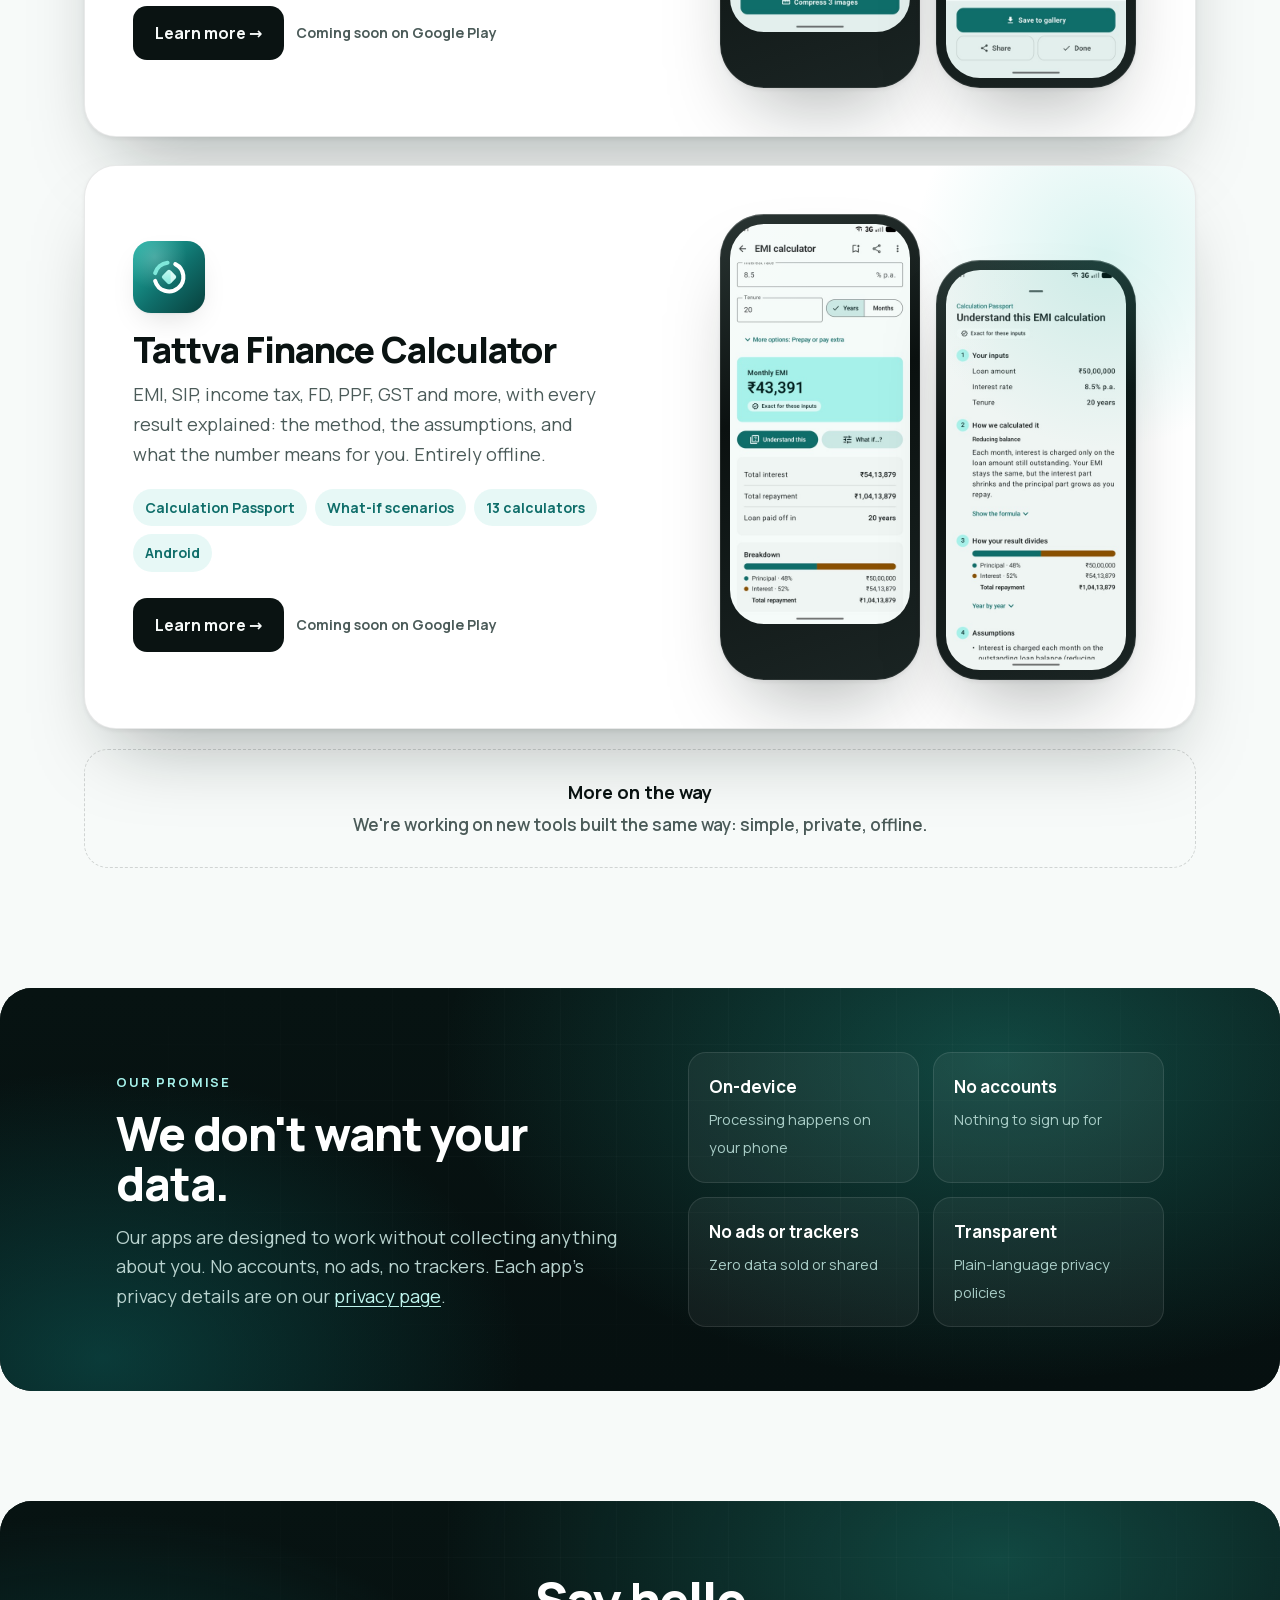
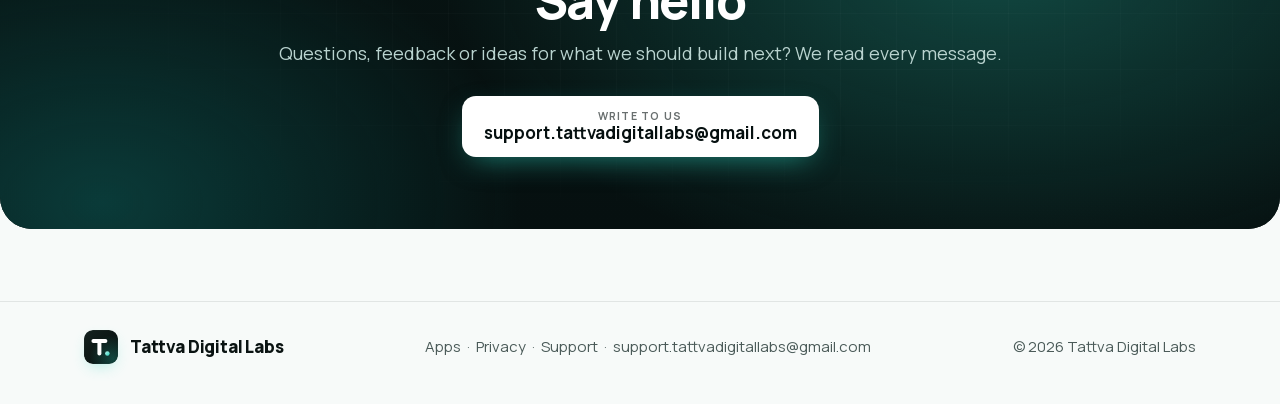
==== commit 49fa6911: "Add Tattva Finance Calculator: home card, product page, support FAQ - Home 'Our apps': Finance Calcu" ====
--- a/index.html
+++ b/index.html
@@ -42,6 +42,16 @@
       </div>
       <div class="shots"><div class="device"><img src="/assets/img/target.jpg" alt="Compress to a target size" loading="lazy" width="450" height="1000"></div><div class="device"><img src="/assets/img/target-results.jpg" alt="Results under the limit" loading="lazy" width="450" height="1000"></div></div>
     </article>
+    <article class="prod-card reveal">
+      <div>
+        <img class="icon" src="/assets/brand/finance-calculator-icon.svg" alt="Tattva Finance Calculator icon" width="72" height="72">
+        <h3>Tattva Finance Calculator</h3>
+        <p>EMI, SIP, income tax, FD, PPF, GST and more, with every result explained: the method, the assumptions, and what the number means for you. Entirely offline.</p>
+        <div class="tags"><span>Calculation Passport</span><span>What-if scenarios</span><span>13 calculators</span><span>Android</span></div>
+        <div class="actions"><a class="btn btn-dark" href="/finance-calculator/">Learn more →</a><span class="status">Coming soon on Google Play</span></div>
+      </div>
+      <div class="shots"><div class="device"><img src="/assets/img/finance-emi.jpg" alt="EMI result" loading="lazy" width="450" height="1000"></div><div class="device"><img src="/assets/img/finance-passport.jpg" alt="Calculation Passport" loading="lazy" width="450" height="1000"></div></div>
+    </article>
     <div class="next-card reveal"><b>More on the way</b>We're working on new tools built the same way: simple, private, offline.</div>
   </section>
 </div>
--- a/assets/home.css
+++ b/assets/home.css
@@ -130,6 +130,7 @@
 .products .head h2{font-size:clamp(30px,3.8vw,46px);margin:12px 0 8px}
 .prod-card{display:grid;grid-template-columns:1.1fr .9fr;gap:40px;align-items:center;background:var(--card);border:1px solid var(--line);border-radius:32px;box-shadow:var(--shadow-lg);padding:48px;overflow:hidden;position:relative}
 .prod-card::after{content:"";position:absolute;right:-120px;top:-120px;width:420px;height:420px;background:radial-gradient(circle,rgba(20,184,166,.16),transparent 65%);pointer-events:none}
+.prod-card+.prod-card{margin-top:28px}
 .prod-card .icon{width:72px;height:72px;border-radius:18px;box-shadow:var(--shadow)}
 .prod-card h3{font-size:clamp(26px,3vw,36px);margin:18px 0 10px}
 .prod-card p{color:var(--ink-soft);font-size:18px;max-width:480px}
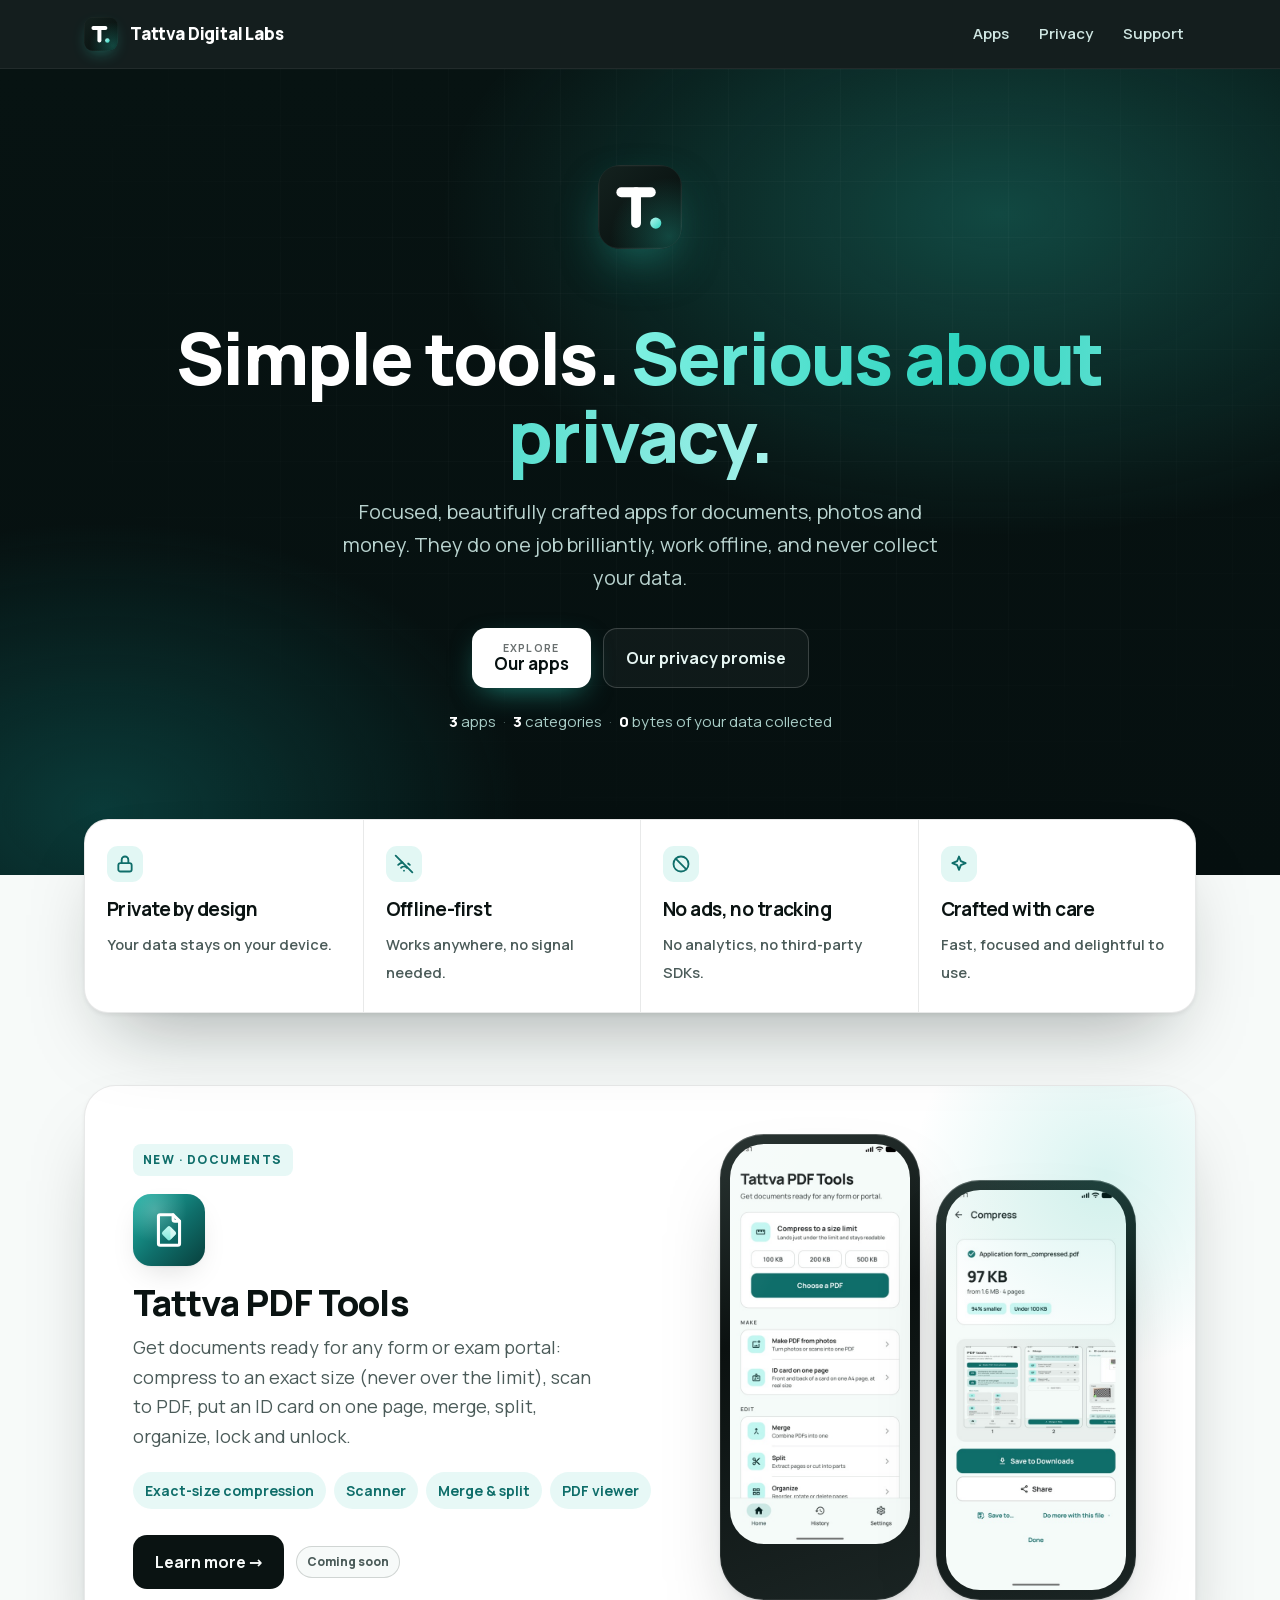
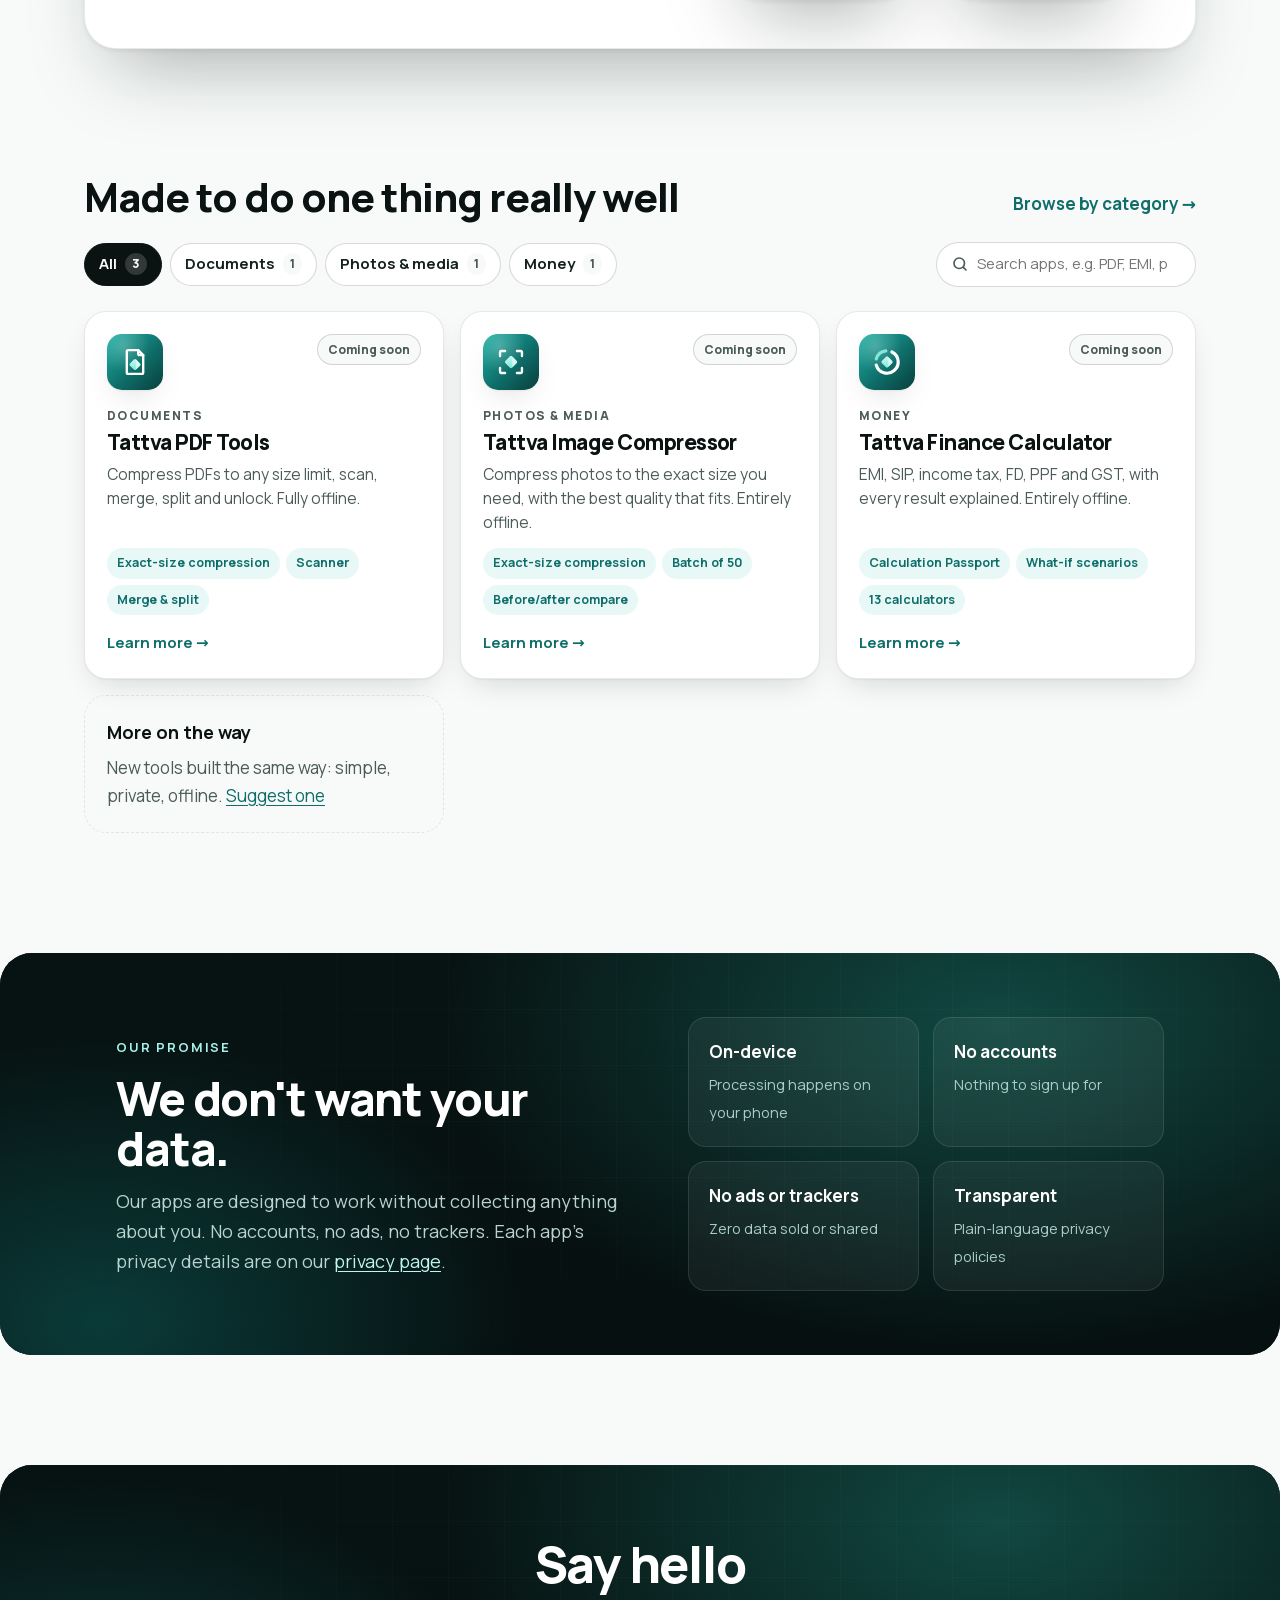
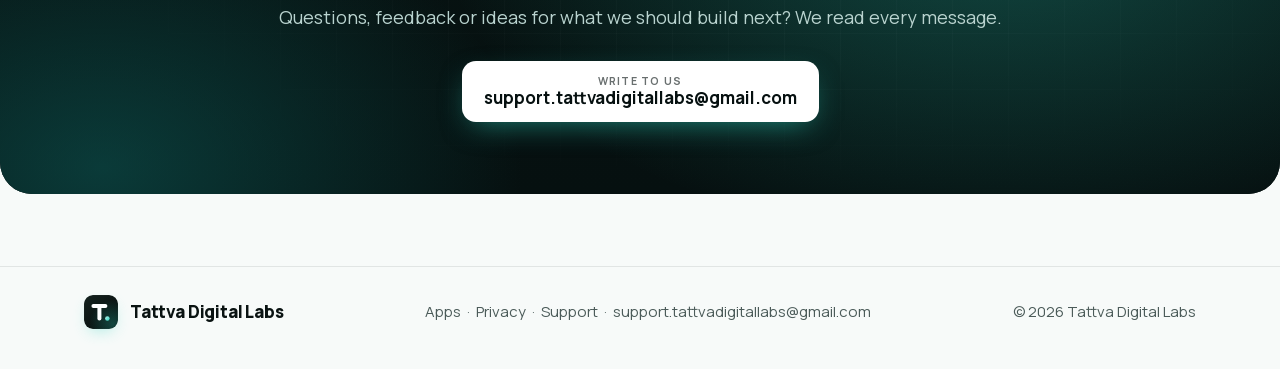
==== commit f60ee101: "Redesign: app registry, categories, filterable directory, PDF Tools page - One registry (scripts/app" ====
--- a/index.html
+++ b/index.html
@@ -1,24 +1,25 @@
 <!doctype html>
 <html lang="en" class="no-js"><head><meta charset="utf-8"><meta name="viewport" content="width=device-width,initial-scale=1,viewport-fit=cover">
-<title>Tattva Digital Labs: simple apps that respect your privacy</title><meta name="description" content="Tattva Digital Labs builds simple, beautifully crafted apps that work offline and never collect your data.">
+<title>Tattva Digital Labs: simple apps that respect your privacy</title><meta name="description" content="Tattva Digital Labs builds simple, beautifully crafted apps for documents, photos and money that work offline and never collect your data.">
 <meta name="theme-color" content="#061010">
-<meta property="og:type" content="website"><meta property="og:title" content="Tattva Digital Labs: simple apps that respect your privacy"><meta property="og:description" content="Tattva Digital Labs builds simple, beautifully crafted apps that work offline and never collect your data.">
+<meta property="og:type" content="website"><meta property="og:title" content="Tattva Digital Labs: simple apps that respect your privacy"><meta property="og:description" content="Tattva Digital Labs builds simple, beautifully crafted apps for documents, photos and money that work offline and never collect your data.">
 <meta property="og:image" content="https://tattvadigitallabs.github.io/assets/img/og.png"><meta name="twitter:card" content="summary_large_image">
 <link rel="icon" href="/assets/favicon.svg" type="image/svg+xml">
 <link rel="preload" href="/assets/fonts/manrope-latin.woff2" as="font" type="font/woff2" crossorigin>
-<link rel="stylesheet" href="/assets/style.css"><link rel="stylesheet" href="/assets/home.css">
+<link rel="stylesheet" href="/assets/style.css?v=2026-11-28"><link rel="stylesheet" href="/assets/home.css?v=2026-11-28"><link rel="stylesheet" href="/assets/apps.css?v=2026-11-28">
 </head><body>
 <header class="nav"><div class="wrap">
 <a class="brand" href="/"><img class="mark-img" src="/assets/brand/tattva-mark.svg" alt="" width="34" height="34"><span class="name">Tattva Digital Labs</span></a>
-<nav><a href="/#apps" class="hide-sm">Apps</a><a href="/privacy/">Privacy</a><a href="/support/">Support</a></nav>
+<nav><a href="/apps/">Apps</a><a href="/privacy/">Privacy</a><a href="/support/">Support</a></nav>
 </div></header>
 
 <section class="band hero co-hero"><div class="wrap">
   <img class="big-mark reveal" src="/assets/brand/tattva-mark.svg" alt="Tattva Digital Labs" width="84" height="84">
   <div class="reveal">
     <h1>Simple tools. <em>Serious about privacy.</em></h1>
-    <p class="lead">Tattva Digital Labs builds focused, beautifully crafted apps that do one job brilliantly, work offline, and never collect your data.</p>
+    <p class="lead">Focused, beautifully crafted apps for documents, photos and money. They do one job brilliantly, work offline, and never collect your data.</p>
     <div class="cta"><a class="btn btn-store" href="#apps"><span><small>Explore</small><b>Our apps</b></span></a><a class="btn btn-ghost" href="/privacy/">Our privacy promise</a></div>
+    <p class="hero-stats"><b>3</b> apps <span>·</span> <b>3</b> categories <span>·</span> <b>0</b> bytes of your data collected</p>
   </div>
 </div></section>
 
@@ -30,29 +31,56 @@
     <div class="cell"><span class="ico"><svg viewBox="0 0 24 24" fill="none" stroke="currentColor" stroke-width="2.2" stroke-linecap="round" stroke-linejoin="round"><path d="M12 3l2.2 5.6L20 11l-5.8 2.4L12 19l-2.2-5.6L4 11l5.8-2.4z"/></svg></span><b>Crafted with care</b><span>Fast, focused and delightful to use.</span></div>
   </div></div>
 
-  <section class="products" id="apps">
-    <div class="head"><span class="kicker reveal">Our apps</span><h2 class="reveal">Made to do one thing really well</h2></div>
-    <article class="prod-card reveal">
+  <section class="featured reveal" aria-label="Newest app">
+    <article class="prod-card">
       <div>
-        <img class="icon" src="/assets/brand/image-compressor-icon.svg" alt="Tattva Image Compressor icon" width="72" height="72">
-        <h3>Tattva Image Compressor</h3>
-        <p>Compress photos to the exact size you need, like 200&nbsp;KB for forms, exam and job portals, with the best quality that fits. Entirely offline.</p>
-        <div class="tags"><span>Exact-size compression</span><span>Batch of 50</span><span>Before/after compare</span><span>Android</span></div>
-        <div class="actions"><a class="btn btn-dark" href="/image-compressor/">Learn more →</a><span class="status">Coming soon on Google Play</span></div>
+        <span class="new-label">New · Documents</span>
+        <img class="icon" src="/assets/brand/pdf-tools-icon.svg" alt="" width="72" height="72">
+        <h3>Tattva PDF Tools</h3>
+        <p>Get documents ready for any form or exam portal: compress to an exact size (never over the limit), scan to PDF, put an ID card on one page, merge, split, organize, lock and unlock.</p>
+        <div class="tags"><span>Exact-size compression</span><span>Scanner</span><span>Merge & split</span><span>PDF viewer</span></div>
+        <div class="actions"><a class="btn btn-dark" href="/pdf-tools/">Learn more →</a><span class="badge soon">Coming soon</span></div>
       </div>
-      <div class="shots"><div class="device"><img src="/assets/img/target.jpg" alt="Compress to a target size" loading="lazy" width="450" height="1000"></div><div class="device"><img src="/assets/img/target-results.jpg" alt="Results under the limit" loading="lazy" width="450" height="1000"></div></div>
+      <div class="shots"><div class="device"><img src="/assets/img/pdf-home.jpg" alt="" loading="lazy" width="450" height="1000"></div><div class="device"><img src="/assets/img/pdf-result.jpg" alt="" loading="lazy" width="450" height="1000"></div></div>
     </article>
-    <article class="prod-card reveal">
-      <div>
-        <img class="icon" src="/assets/brand/finance-calculator-icon.svg" alt="Tattva Finance Calculator icon" width="72" height="72">
-        <h3>Tattva Finance Calculator</h3>
-        <p>EMI, SIP, income tax, FD, PPF, GST and more, with every result explained: the method, the assumptions, and what the number means for you. Entirely offline.</p>
-        <div class="tags"><span>Calculation Passport</span><span>What-if scenarios</span><span>13 calculators</span><span>Android</span></div>
-        <div class="actions"><a class="btn btn-dark" href="/finance-calculator/">Learn more →</a><span class="status">Coming soon on Google Play</span></div>
-      </div>
-      <div class="shots"><div class="device"><img src="/assets/img/finance-emi.jpg" alt="EMI result" loading="lazy" width="450" height="1000"></div><div class="device"><img src="/assets/img/finance-passport.jpg" alt="Calculation Passport" loading="lazy" width="450" height="1000"></div></div>
-    </article>
-    <div class="next-card reveal"><b>More on the way</b>We're working on new tools built the same way: simple, private, offline.</div>
+  </section>
+
+  <section class="directory" id="apps">
+    <div class="dir-head">
+      <div><span class="kicker reveal">Our apps</span><h2 class="reveal">Made to do one thing really well</h2></div>
+      <a class="all-link" href="/apps/">Browse by category →</a>
+    </div>
+    <div class="filters" role="toolbar" aria-label="Filter apps by category"><button class="chip" type="button" data-filter="all" aria-pressed="true">All <i>3</i></button><button class="chip" type="button" data-filter="documents" aria-pressed="false">Documents <i>1</i></button><button class="chip" type="button" data-filter="photos" aria-pressed="false">Photos & media <i>1</i></button><button class="chip" type="button" data-filter="money" aria-pressed="false">Money <i>1</i></button><label class="search"><svg viewBox="0 0 24 24" fill="none" stroke="currentColor" stroke-width="2.2" stroke-linecap="round"><circle cx="11" cy="11" r="7"/><path d="M20 20l-3.5-3.5"/></svg>
+<input type="search" placeholder="Search apps, e.g. PDF, EMI, photo" aria-label="Search apps" data-search-input></label></div>
+    <div class="app-grid" data-grid>
+<a class="app-card" href="/pdf-tools/" data-cat="documents" data-search="tattva pdf tools compress pdfs to any size limit, scan, merge, split and unlock. fully offline. documents pdf compress 100kb 200kb merge split scan unlock password aadhaar id card viewer exact-size compression scanner merge & split pdf viewer">
+  <div class="top"><img class="icon" src="/assets/brand/pdf-tools-icon.svg" alt="" width="56" height="56" loading="lazy"><span class="badge soon">Coming soon</span></div>
+  <span class="cat">Documents</span>
+  <h3>Tattva PDF Tools</h3>
+  <p>Compress PDFs to any size limit, scan, merge, split and unlock. Fully offline.</p>
+  <div class="tags"><span>Exact-size compression</span><span>Scanner</span><span>Merge & split</span></div>
+  <span class="more">Learn more <span aria-hidden="true">→</span></span>
+</a>
+<a class="app-card" href="/image-compressor/" data-cat="photos" data-search="tattva image compressor compress photos to the exact size you need, with the best quality that fits. entirely offline. photos & media image photo compress resize jpeg kb form exam job portal batch exact-size compression batch of 50 before/after compare">
+  <div class="top"><img class="icon" src="/assets/brand/image-compressor-icon.svg" alt="" width="56" height="56" loading="lazy"><span class="badge soon">Coming soon</span></div>
+  <span class="cat">Photos & media</span>
+  <h3>Tattva Image Compressor</h3>
+  <p>Compress photos to the exact size you need, with the best quality that fits. Entirely offline.</p>
+  <div class="tags"><span>Exact-size compression</span><span>Batch of 50</span><span>Before/after compare</span></div>
+  <span class="more">Learn more <span aria-hidden="true">→</span></span>
+</a>
+<a class="app-card" href="/finance-calculator/" data-cat="money" data-search="tattva finance calculator emi, sip, income tax, fd, ppf and gst, with every result explained. entirely offline. money finance emi sip income tax fd ppf gst loan calculator india lakh crore calculation passport what-if scenarios 13 calculators">
+  <div class="top"><img class="icon" src="/assets/brand/finance-calculator-icon.svg" alt="" width="56" height="56" loading="lazy"><span class="badge soon">Coming soon</span></div>
+  <span class="cat">Money</span>
+  <h3>Tattva Finance Calculator</h3>
+  <p>EMI, SIP, income tax, FD, PPF and GST, with every result explained. Entirely offline.</p>
+  <div class="tags"><span>Calculation Passport</span><span>What-if scenarios</span><span>13 calculators</span></div>
+  <span class="more">Learn more <span aria-hidden="true">→</span></span>
+</a>
+      <div class="app-card next"><b>More on the way</b><span>New tools built the same way: simple, private, offline.
+<a href="mailto:support.tattvadigitallabs@gmail.com?subject=App%20idea">Suggest one</a></span></div>
+    </div>
+    <p class="no-results" hidden>No apps match that search. <button type="button" class="linkish" data-clear>Show all apps</button></p>
   </section>
 </div>
 
@@ -77,8 +105,8 @@
 </div></section>
 <footer class="foot"><div class="wrap">
 <a class="brand" href="/"><img class="mark-img" src="/assets/brand/tattva-mark.svg" alt="" width="34" height="34"><span>Tattva Digital Labs</span></a>
-<span><a href="/#apps">Apps</a> &nbsp;·&nbsp; <a href="/privacy/">Privacy</a> &nbsp;·&nbsp; <a href="/support/">Support</a> &nbsp;·&nbsp; <a href="mailto:support.tattvadigitallabs@gmail.com">support.tattvadigitallabs@gmail.com</a></span>
+<span><a href="/apps/">Apps</a> &nbsp;·&nbsp; <a href="/privacy/">Privacy</a> &nbsp;·&nbsp; <a href="/support/">Support</a> &nbsp;·&nbsp; <a href="mailto:support.tattvadigitallabs@gmail.com">support.tattvadigitallabs@gmail.com</a></span>
 <span>© 2026 Tattva Digital Labs</span>
 </div></footer>
-<script src="/assets/site.js" defer></script>
+<script src="/assets/site.js?v=2026-11-28" defer></script>
 </body></html>
--- a/assets/style.css
+++ b/assets/style.css
@@ -141,3 +141,7 @@
 .chooser .soon{opacity:.6;border-style:dashed;box-shadow:none}
 .chooser .soon span.ph{width:44px;height:44px;border-radius:11px;border:2px dashed var(--line-strong);display:block}
 .prose h3{font-size:18px;margin:26px 0 8px;letter-spacing:-.01em}
+
+/* Small phones: the mark alone keeps the header on one line next to Apps · Privacy · Support. */
+.nav .brand .name{white-space:nowrap}
+@media (max-width:440px){.nav .brand .name{display:none}.nav nav a{padding:8px 10px}}
--- a/assets/apps.css
+++ b/assets/apps.css
@@ -0,0 +1,65 @@
+/* App directory: filter chips, search, app cards, category sections. Scales to any number of apps. */
+.hero-stats{margin-top:22px;color:#a9cdc7;font-size:15px}
+.hero-stats b{color:#fff;font-weight:800}
+.hero-stats span{opacity:.5;margin:0 4px}
+
+.featured{margin-top:72px}
+.new-label{display:inline-block;font-size:12px;font-weight:800;letter-spacing:.12em;text-transform:uppercase;color:var(--brand);background:rgba(20,184,166,.1);padding:6px 10px;border-radius:8px;margin-bottom:18px}
+.prod-card .icon{display:block}
+
+.directory{margin-top:88px;scroll-margin-top:84px}
+.dir-head{display:flex;flex-wrap:wrap;align-items:end;justify-content:space-between;gap:16px;margin-bottom:24px}
+.dir-head h2{font-size:clamp(28px,3.4vw,40px);margin-top:10px}
+.all-link{font-weight:700;text-decoration:none;white-space:nowrap}
+.all-link:hover{text-decoration:underline}
+
+.filters{display:flex;flex-wrap:wrap;gap:8px;align-items:center;margin-bottom:24px}
+.chip{appearance:none;font:inherit;font-size:15px;font-weight:700;color:var(--ink-2);background:var(--card);border:1px solid var(--line-strong);border-radius:999px;padding:8px 14px;cursor:pointer;text-decoration:none;display:inline-flex;align-items:center;gap:8px;transition:background .15s,border-color .15s,color .15s}
+.chip i{font-style:normal;font-size:12px;font-weight:800;color:var(--ink-soft);background:var(--paper);border-radius:999px;padding:1px 7px}
+.chip:hover{border-color:var(--brand)}
+.chip[aria-pressed=true]{background:var(--ink);color:var(--paper);border-color:var(--ink)}
+.chip[aria-pressed=true] i{background:rgba(255,255,255,.16);color:inherit}
+.search{margin-left:auto;display:flex;align-items:center;gap:8px;background:var(--card);border:1px solid var(--line-strong);border-radius:999px;padding:0 14px;min-width:260px;color:var(--ink-soft)}
+.search svg{width:18px;height:18px;flex:none}
+.search input{border:0;outline:0;background:transparent;font:inherit;font-size:15px;color:var(--ink);padding:9px 0;width:100%}
+.search:focus-within{border-color:var(--brand);box-shadow:0 0 0 3px rgba(20,184,166,.15)}
+.no-js .search,.no-js .filters button{display:none}
+
+.app-grid{display:grid;grid-template-columns:repeat(auto-fill,minmax(280px,1fr));gap:16px}
+.app-card{display:flex;flex-direction:column;background:var(--card);border:1px solid var(--line);border-radius:var(--radius);padding:22px;text-decoration:none;color:var(--ink);box-shadow:var(--shadow);transition:transform .2s,box-shadow .2s,border-color .2s}
+a.app-card:hover{transform:translateY(-2px);border-color:var(--line-strong);box-shadow:var(--shadow-lg)}
+a.app-card:focus-visible{outline:3px solid var(--brand-2);outline-offset:2px}
+.app-card .top{display:flex;align-items:flex-start;justify-content:space-between;gap:12px;margin-bottom:16px}
+.app-card .icon{width:56px;height:56px;border-radius:15px;box-shadow:var(--shadow)}
+.app-card .cat{font-size:12px;font-weight:800;letter-spacing:.12em;text-transform:uppercase;color:var(--ink-soft)}
+.app-card h3{font-size:21px;margin:6px 0 8px}
+.app-card p{color:var(--ink-soft);font-size:15.5px;line-height:1.55;flex:1}
+.app-card .tags{display:flex;flex-wrap:wrap;gap:6px;margin:14px 0 16px}
+.app-card .tags span{font-size:12.5px;font-weight:700;padding:5px 10px;border-radius:999px;background:rgba(20,184,166,.1);color:var(--brand)}
+.app-card .more{font-weight:700;color:var(--brand);font-size:15px}
+.app-card.next{justify-content:center;border-style:dashed;box-shadow:none;background:transparent;color:var(--ink-soft);gap:6px}
+.app-card.next b{color:var(--ink);font-size:18px}
+.app-card[hidden]{display:none}
+.badge{font-size:12px;font-weight:800;padding:5px 10px;border-radius:999px;white-space:nowrap}
+.badge.soon{background:var(--paper);color:var(--ink-soft);border:1px solid var(--line-strong)}
+.badge.live{background:rgba(20,184,166,.14);color:var(--brand)}
+.prod-card .badge{align-self:center}
+.no-results{text-align:center;color:var(--ink-soft);padding:32px 0}
+.linkish{font:inherit;color:var(--brand);background:none;border:0;padding:0;cursor:pointer;text-decoration:underline}
+
+/* /apps/ catalogue */
+.filters.jump{position:sticky;top:68px;z-index:5;background:var(--paper);padding:12px 0;margin:-12px 0 12px}
+.cat-section{margin-top:40px;scroll-margin-top:140px}
+.cat-head{display:flex;flex-wrap:wrap;align-items:baseline;gap:12px;margin-bottom:16px;padding-bottom:12px;border-bottom:1px solid var(--line)}
+.cat-head h2{font-size:28px}
+.cat-head span{color:var(--ink-soft);font-size:15px}
+
+/* Product pages: other apps */
+.more-apps{margin-top:96px}
+.more-apps .dir-head h2{margin-top:6px}
+
+@media (max-width:720px){
+  .search{margin-left:0;min-width:0;width:100%;order:-1}
+  .featured{margin-top:48px}
+  .directory{margin-top:64px}
+}
